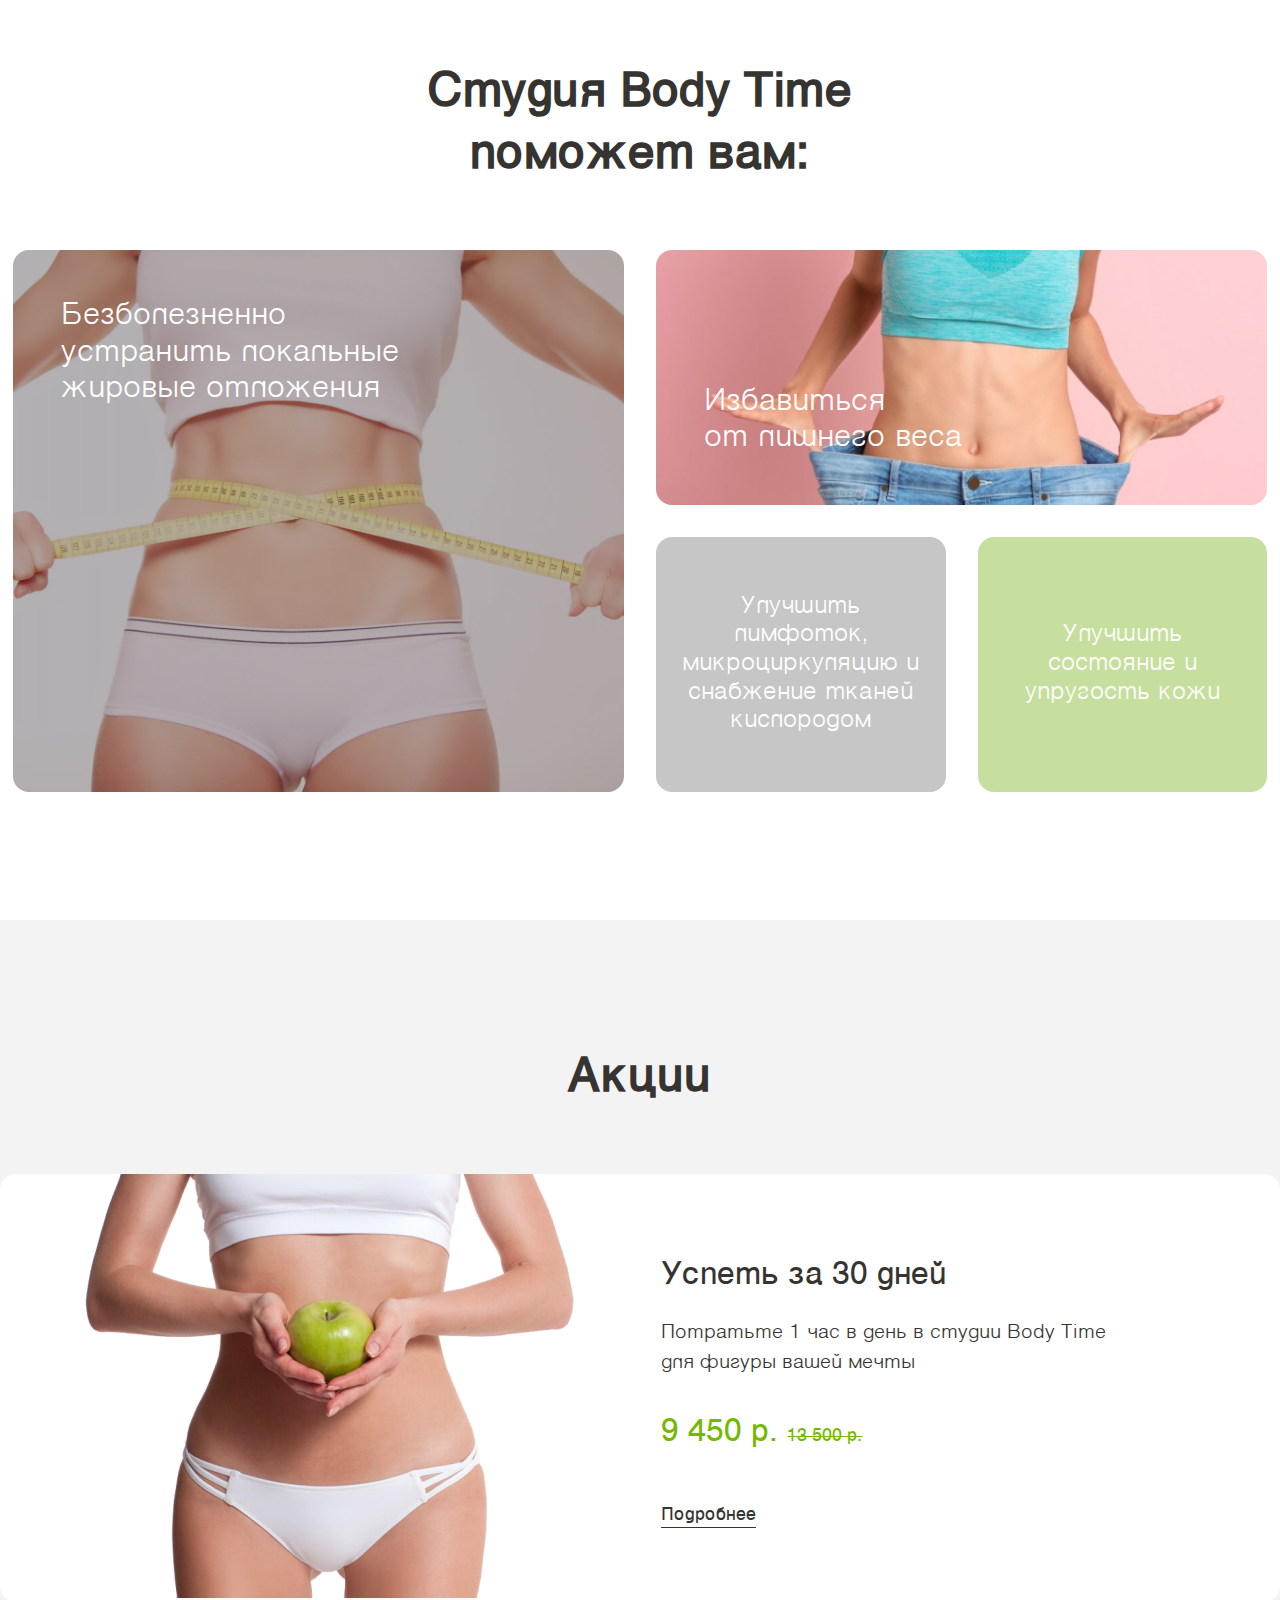
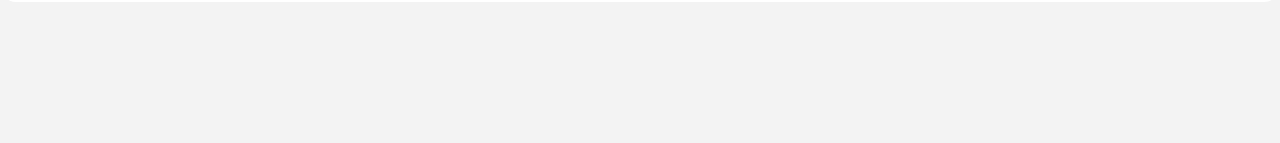
==== index.html @ 152b968b "change visual blocks size" ====
<!DOCTYPE html>
<html lang="ru">
  <head>
    <meta charset="UTF-8" />
    <meta name="viewport" content="width=device-width, initial-scale=1.0" />
    <link rel="stylesheet" href="assets/style/normalize.css" />
    <link rel="stylesheet" href="assets/style/index.css" />
    <title>Body Time</title>
  </head>
  <body>
    <main>
      <section class="section-studio">
        <div class="container">
            <h2 class="section__title">Студия Body Time поможет вам:</h2>
            <div class="section-studio__items">
              <div class="section-studio-item section-studio-item_1">
                <div class="section-studio__text">Безболезненно устранить локальные жировые отложения</div>
              </div>
              <div class="section-studio-item section-studio-item_2">
                <div class="section-studio__text">Избавиться<br>от лишнего веса</div>
              </div>
              <div class="section-studio-item section-studio-item_3">
                <div class="section-studio__text_small">Улучшить лимфоток, микроциркуляцию и снабжение тканей кислородом</div>
              </div>
              <div class="section-studio-item section-studio-item_4">
                <div class="section-studio__text_small">Улучшить состояние 
                и упругость кожи</div>
              </div>
            </div>
        </div>
      </section>
      <section class="section-promotions">
        <h2 class="section__title">Акции</h2>
        <div class="container">
          <div class="section-promotions__section-inner">
            <div class="section-promotions__image"><img src="assets/images/1.3.png" alt="woman's body"></div>
            <div class="section-promotions__content">
              <div class="section-promotions__title">Успеть за 30 дней</div>
              <p class="section-promotions__text">
              Потратьте 1 час в день в студии Body Time для фигуры вашей мечты
              </p>
              <div class="section-promotions__price">
                <div class="section-promotions__price--true">9 450 р.</div>
                <div class="section-promotions__price--false">13 500 р.</div>
              </div>
              <button class="section-promotions__btn">Подробнее</button>
          <div class="section-promotions__slider"></div>
          </div>
        </div>
      </section>
    </main>
  </body>
</html>
---- assets/style/index.css ----
@font-face {
  font-family: "VantaLight";
  src: url(../fonts/AnyConv.com__ofont.ru_VantaLight.woff),
    url(../fonts/AnyConv.com__ofont.ru_VantaLight.woff2);
  font-size: 400;
  font-style: normal;
}

@font-face {
  font-family: "Vanta";
  src: url(../fonts/AnyConv.com__ofont.ru_Vanta.woff),
    url(../fonts/AnyConv.com__ofont.ru_Vanta.woff2);
  font-size: 400;
  font-style: normal;
}

* {
  margin: 0;
  padding: 0;
  box-sizing: border-box;
}

body {
  margin: 0 auto;
  min-width: 320px;
  max-width: 100%;
  min-height: 100vh;
  font-size: 16px;
  font-family: "VantaLight", Arial, sans-serif;
}

.section-studio {
  display: flex;
  flex-direction: column;
  justify-content: center;
  align-items: center;
}

.container {
  margin: 0 auto 10%;
  max-width: 1360px;
  padding: 0 1% 0 1%;
  border-radius: 16px;
  background-color: #fff;
}

.section__title {
  max-width: 38%;
  margin: 5% auto 5%;
  text-align: center;
  font-family: "Vanta", Arial, sans-serif;
  font-size: 3rem;
  line-height: 1.3;
  color: #363431;
}

.section-studio__items {
  display: grid;
  grid-template-columns: repeat(auto-fit, minmax(250px, 1fr));
  grid-template-rows: 1fr 1fr;
  grid-template-areas:
    "img1 img1 img2 img2"
    "img1 img1 img3 img4";
  gap: 32px;
}

.section-studio-item {
  max-width: 1328px;
  display: flex;
  flex-direction: column;
}

.section-studio-item_1 {
  max-width: 100%;
  max-height: 100%;
  padding-bottom: 55%;
  background-image: url(../images/1.1.png);
  background-position: center;
  background-repeat: no-repeat;
  background-size: cover;
  grid-area: img1;
  font-family: "Vanta", Arial, sans-serif;
  font-size: 1.75rem;
  border-radius: 16px;
  justify-content: start;
}

.section-studio-item_2 {
  max-width: 100%;
  max-height: 100%;
  flex-direction: column-reverse;
  background-size: cover;
  background-image: url(../images/1.2.png);
  background-position: center;
  background-repeat: no-repeat;
  background-size: cover;
  grid-area: img2;
  border-radius: 16px;
}

.section-studio-item_3 {
  max-width: 100%;
  justify-content: center;
  background-color: #c6c6c6;
  grid-area: img3;
  border-radius: 16px;
  justify-content: center;
}

.section-studio-item_4 {
  max-width: 100%;
  justify-content: center;
  background-color: #c7df9e;
  grid-area: img4;
  border-radius: 16px;
}

.section-studio__text {
  max-width: 65%;
  padding: 48px 0px 48px 48px;
  font-family: "VantaLight", Arial, sans-serif;
  font-size: 1.75rem;
  font-weight: 400;
  line-height: 1.3;
  color: #fff;
}

.section-studio__text_small {
  padding-left: 7%;
  padding-right: 7%;
  text-align: center;
  font-family: "VantaLight", Arial, sans-serif;
  font-size: 1.375rem;
  font-weight: 400;
  line-height: 1.3;
  color: #fff;
}

.section-promotions {
  /* display: flex;
  flex-direction: column; */
  padding-top: 5%;
  padding-bottom: 1%;
  justify-content: center;
  align-items: center;
  max-width: 1920px;
  max-height: 1024px;
  background-color: #f3f3f3;
}

.section-promotions__image {
  max-width: 100%;
}

.section-promotions__section-inner {
  max-width: 1100px;
  /* margin: 0 auto; */
  display: flex;
  align-items: center;
  justify-content: space-between;
}

.section-promotions__title {
  margin: 2% 0 2% 0;
  font-family: "Vanta", Arial, sans-serif;
  font-size: 2rem;
  color: #363431;
  font-weight: 400;
}

.section-promotions__text {
  max-width: 512px;
  margin: 5% 0 5% 0;
  font-family: "VantaLight", Arial, sans-serif;
  font-size: 1.125rem;
  color: #363431;
  font-weight: 400;
  line-height: 1.7;
}

.section-promotions__price {
  display: -webkit-inline-box;
  margin: 3% 0 12% 0;
  gap: 5%;
  font-family: "Vanta", Arial, sans-serif;
  font-size: 2rem;
  font-weight: 400;
  color: #74b900;
}

.section-promotions__price--false {
  display: inline-flex;
  flex-direction: column-reverse;
  font-size: 1.125rem;
  text-decoration: line-through;
}

.section-promotions__btn {
  display: block;
  border: none;
  font: inherit;
  color: inherit;
  background-color: transparent;
  cursor: pointer;
  font-family: "Vanta", Arial, sans-serif;
  font-size: 1.125rem;
  color: #363431;
  font-weight: 400;
  position: relative;
}

.section-promotions__btn:after {
  content: "";
  display: block;
  position: absolute;
  width: 100%;
  height: 1px;
  background-color: #363431;
  left: 0;
  top: 100%;
}
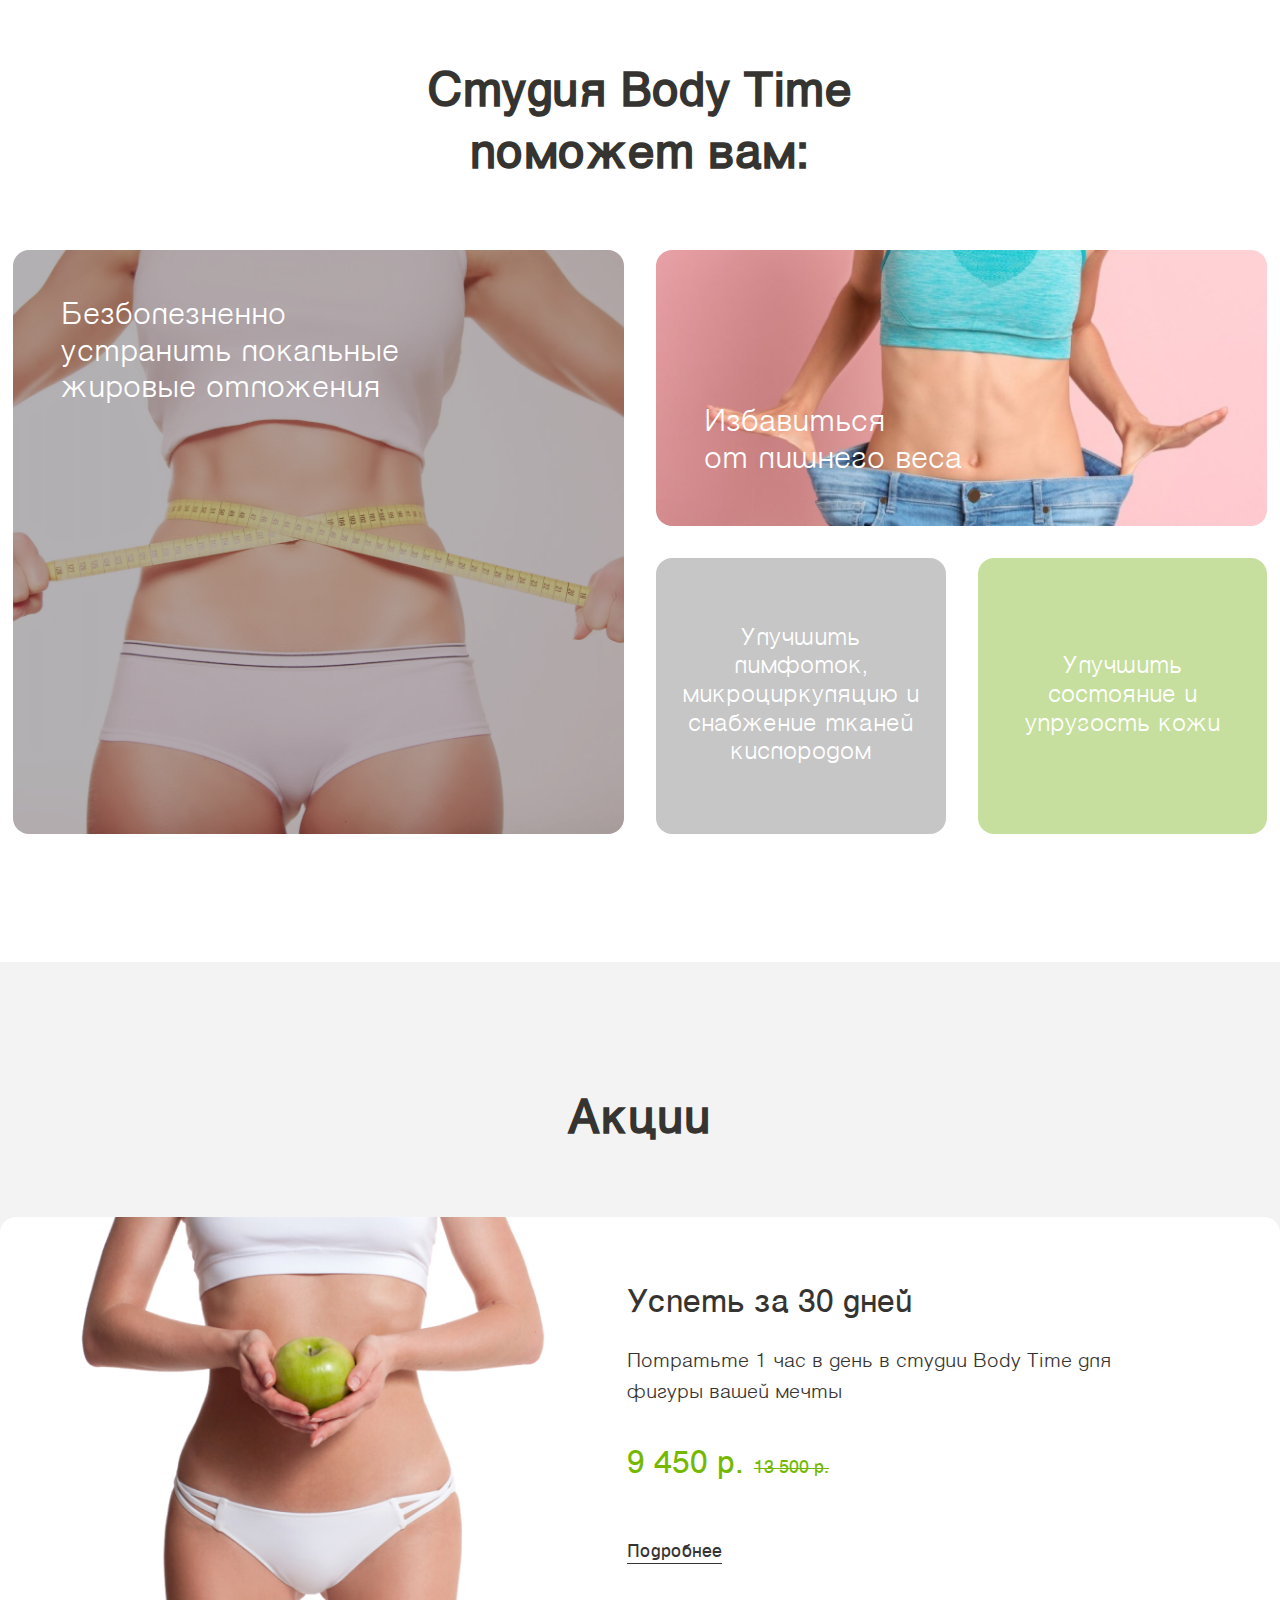
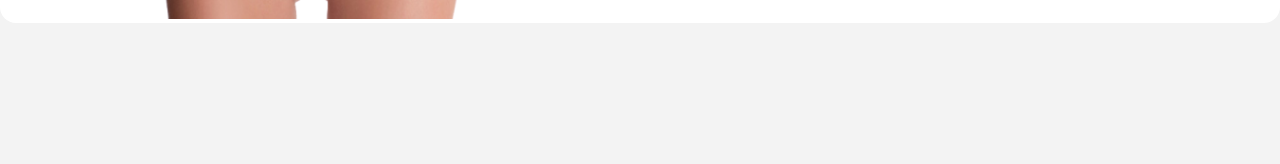
==== commit 09cc0f06: "correct adaptive for min320px max992px and checked on validator" ====
--- a/index.html
+++ b/index.html
@@ -11,40 +11,50 @@
     <main>
       <section class="section-studio">
         <div class="container">
-            <h2 class="section__title">Студия Body Time поможет вам:</h2>
-            <div class="section-studio__items">
-              <div class="section-studio-item section-studio-item_1">
-                <div class="section-studio__text">Безболезненно устранить локальные жировые отложения</div>
-              </div>
-              <div class="section-studio-item section-studio-item_2">
-                <div class="section-studio__text">Избавиться<br>от лишнего веса</div>
-              </div>
-              <div class="section-studio-item section-studio-item_3">
-                <div class="section-studio__text_small">Улучшить лимфоток, микроциркуляцию и снабжение тканей кислородом</div>
-              </div>
-              <div class="section-studio-item section-studio-item_4">
-                <div class="section-studio__text_small">Улучшить состояние 
-                и упругость кожи</div>
+          <h2 class="section__title">Студия Body Time поможет вам:</h2>
+          <div class="section-studio__items">
+            <div class="section-studio-item section-studio-item_1">
+              <div class="section-studio__text">
+                Безболезненно устранить локальные жировые отложения
               </div>
             </div>
+            <div class="section-studio-item section-studio-item_2">
+              <div class="section-studio__text">
+                Избавиться<br />от лишнего веса
+              </div>
+            </div>
+            <div class="section-studio-item section-studio-item_3">
+              <div class="section-studio__text_small">
+                Улучшить лимфоток, микроциркуляцию и снабжение тканей кислородом
+              </div>
+            </div>
+            <div class="section-studio-item section-studio-item_4">
+              <div class="section-studio__text_small">
+                Улучшить состояние и упругость кожи
+              </div>
+            </div>
+          </div>
         </div>
       </section>
       <section class="section-promotions">
         <h2 class="section__title">Акции</h2>
         <div class="container">
           <div class="section-promotions__section-inner">
-            <div class="section-promotions__image"><img src="assets/images/1.3.png" alt="woman's body"></div>
+            <div class="section-promotions__image">
+              <img src="assets/images/1.3.png" alt="woman's body" />
+            </div>
             <div class="section-promotions__content">
               <div class="section-promotions__title">Успеть за 30 дней</div>
               <p class="section-promotions__text">
-              Потратьте 1 час в день в студии Body Time для фигуры вашей мечты
+                Потратьте 1 час в день в студии Body Time для фигуры вашей мечты
               </p>
               <div class="section-promotions__price">
                 <div class="section-promotions__price--true">9 450 р.</div>
                 <div class="section-promotions__price--false">13 500 р.</div>
               </div>
               <button class="section-promotions__btn">Подробнее</button>
-          <div class="section-promotions__slider"></div>
+              <div class="section-promotions__slider"></div>
+            </div>
           </div>
         </div>
       </section>
--- a/assets/style/index.css
+++ b/assets/style/index.css
@@ -2,7 +2,7 @@
   font-family: "VantaLight";
   src: url(../fonts/AnyConv.com__ofont.ru_VantaLight.woff),
     url(../fonts/AnyConv.com__ofont.ru_VantaLight.woff2);
-  font-size: 400;
+  font-weight: 400;
   font-style: normal;
 }
 
@@ -10,7 +10,7 @@
   font-family: "Vanta";
   src: url(../fonts/AnyConv.com__ofont.ru_Vanta.woff),
     url(../fonts/AnyConv.com__ofont.ru_Vanta.woff2);
-  font-size: 400;
+  font-weight: 400;
   font-style: normal;
 }
 
@@ -20,12 +20,15 @@
   box-sizing: border-box;
 }
 
+html {
+  font-size: 16px;
+}
+
 body {
   margin: 0 auto;
   min-width: 320px;
   max-width: 100%;
   min-height: 100vh;
-  font-size: 16px;
   font-family: "VantaLight", Arial, sans-serif;
 }
 
@@ -56,7 +59,8 @@
 
 .section-studio__items {
   display: grid;
-  grid-template-columns: repeat(auto-fit, minmax(250px, 1fr));
+  /* grid-template-columns: repeat(auto-fit, minmax(250px, 1fr)); */
+  grid-template-columns: repeat(4, 1fr);
   grid-template-rows: 1fr 1fr;
   grid-template-areas:
     "img1 img1 img2 img2"
@@ -73,7 +77,7 @@
 .section-studio-item_1 {
   max-width: 100%;
   max-height: 100%;
-  padding-bottom: 55%;
+  padding-bottom: 62%;
   background-image: url(../images/1.1.png);
   background-position: center;
   background-repeat: no-repeat;
@@ -116,7 +120,7 @@
 }
 
 .section-studio__text {
-  max-width: 65%;
+  max-width: 70%;
   padding: 48px 0px 48px 48px;
   font-family: "VantaLight", Arial, sans-serif;
   font-size: 1.75rem;
@@ -158,6 +162,11 @@
   display: flex;
   align-items: center;
   justify-content: space-between;
+}
+
+.section-promotions__image img {
+  width: 100%;
+  height: 100%;
 }
 
 .section-promotions__title {
@@ -219,3 +228,119 @@
   left: 0;
   top: 100%;
 }
+
+@media screen and (min-width: 320px) and (max-width: 992px) {
+  .section-studio__items {
+    max-width: 100%;
+    max-height: 90vh;
+    margin: 0 auto;
+    display: grid;
+    grid-template-columns: 1fr;
+    grid-template-rows: 1fr 1fr 1fr 1fr;
+    grid-template-areas:
+      "img1"
+      "img2"
+      "img3"
+      "img4";
+    font-size: 1.1rem;
+  }
+  .section-studio-item_2 {
+    background-image: url(../images/1.4.png);
+  }
+  .section-studio-item_1 {
+    padding-bottom: 30%;
+  }
+  .section-studio-item {
+    max-height: 100vh;
+    position: relative;
+  }
+  .section__title {
+    font-size: 1.65rem;
+  }
+  .section-studio__text {
+    font-size: 1rem;
+  }
+  .section-studio__text_small {
+    font-size: 1rem;
+  }
+  .section-promotions__title {
+    font-size: 1.25rem;
+  }
+  .section-promotions__text {
+    font-size: 1.14rem;
+  }
+  .section-promotions__price {
+    font-size: 1.25rem;
+  }
+  .section-promotions__section-inner {
+    display: flex;
+    flex-direction: column;
+    justify-content: center;
+    align-items: center;
+    padding: 0% 5% 5% 5%;
+  }
+}
+
+@media (max-width: 1200px) {
+  .container {
+    max-width: 1100px;
+    margin: 5% 5%;
+    padding: 0 1% 0 1%;
+  }
+  .section__title {
+    max-width: 60%;
+  }
+}
+
+@media (max-width: 992px) {
+  .container {
+    max-width: 890px;
+    margin: 5% 5%;
+    padding: 0 1% 0 1%;
+    display: flex;
+    flex-direction: column;
+    justify-content: center;
+  }
+}
+
+@media (max-width: 768px) {
+  .container {
+    max-width: 680px;
+    margin: 5% 5%;
+    padding: 0 1% 0 1%;
+    display: flex;
+    flex-direction: column;
+    justify-content: center;
+  }
+}
+
+@media screen and (min-width: 320px) and (max-width: 420px) {
+  .section__title {
+    max-width: 80%;
+    font-size: 1.45rem;
+  }
+  /* .section-studio-item_2,
+  .section-studio-item_3,
+  .section-studio-item_4 {
+    max-height: 60%;
+  } */
+  .section-studio-item {
+    gap: 0;
+  }
+  .container {
+    max-width: 300px;
+    margin: 0 auto 5%;
+    padding: 0 1% 0 1%;
+    display: flex;
+    flex-direction: column;
+    justify-content: center;
+  }
+}
+
+@media screen and (min-width: 1201px) {
+  .container {
+    max-width: 1360px;
+    margin: 0 auto 10%;
+    padding: 0 1% 0 1%;
+  }
+}
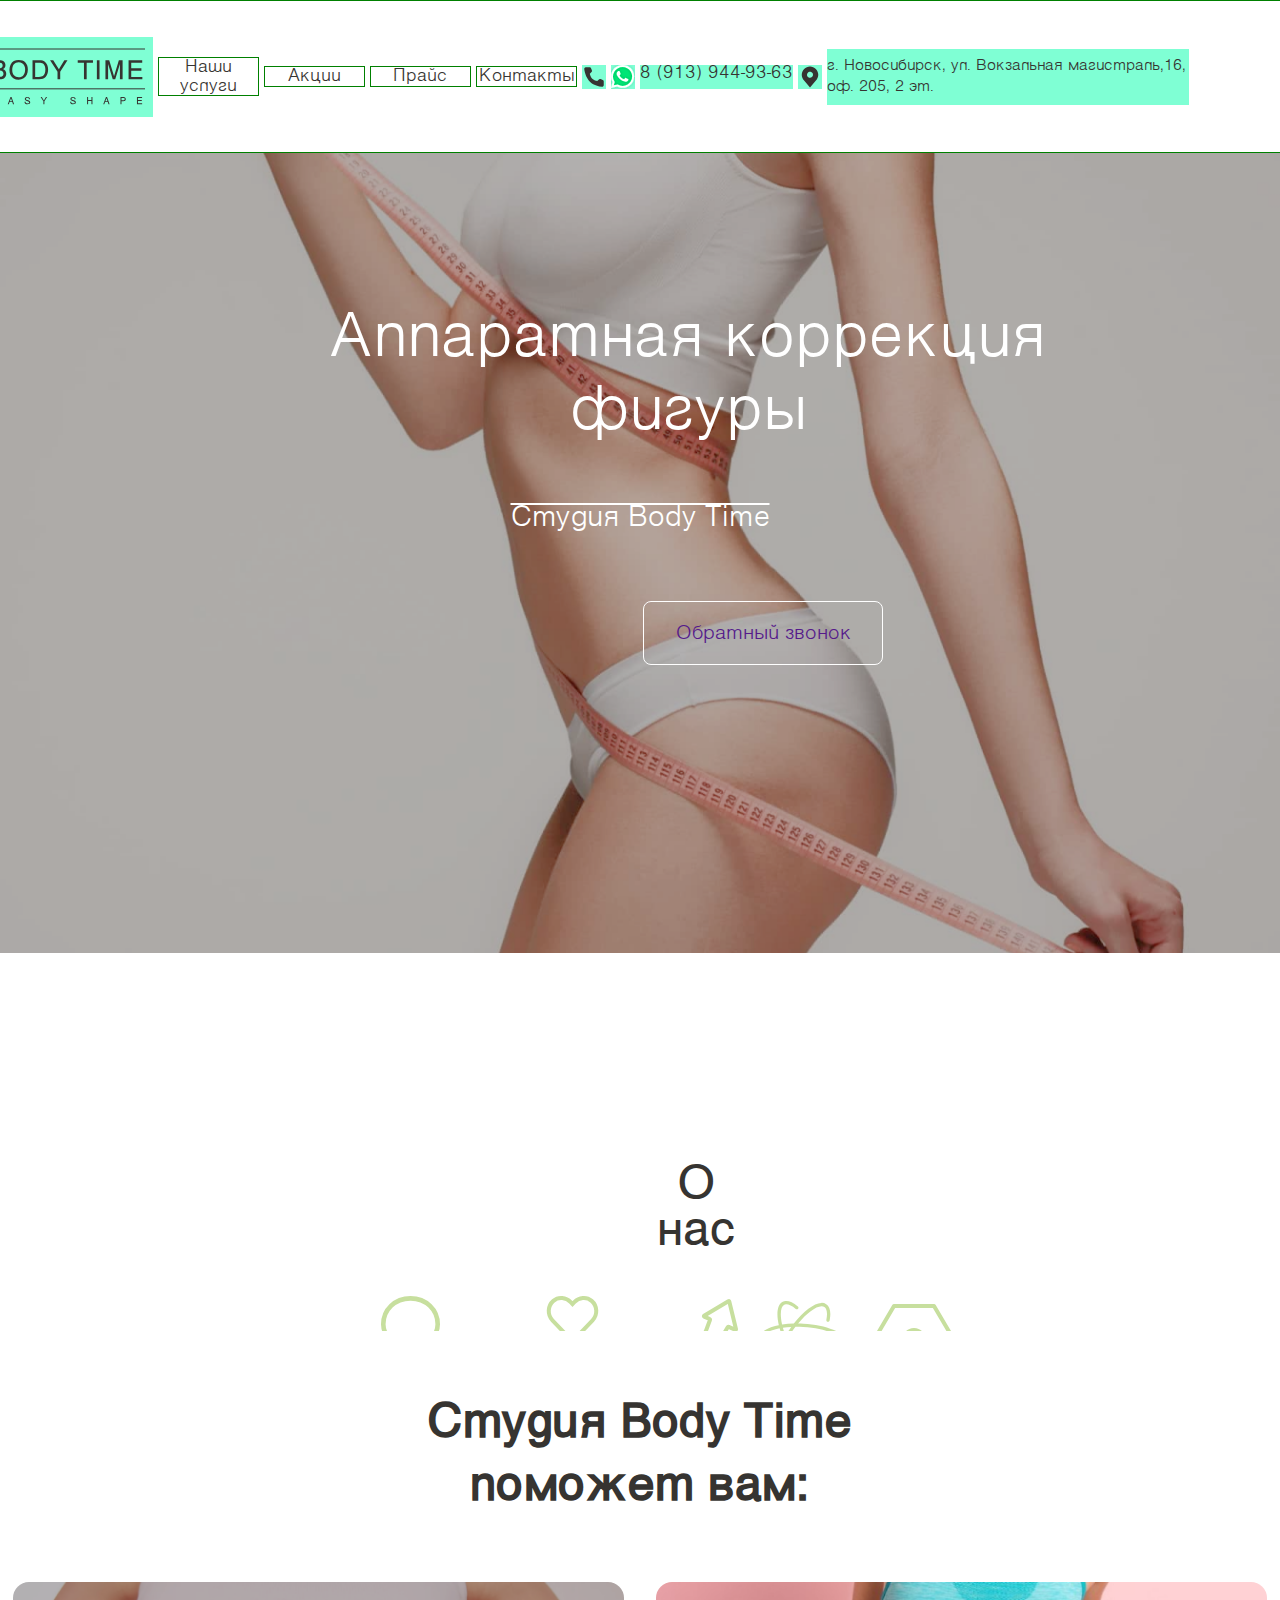
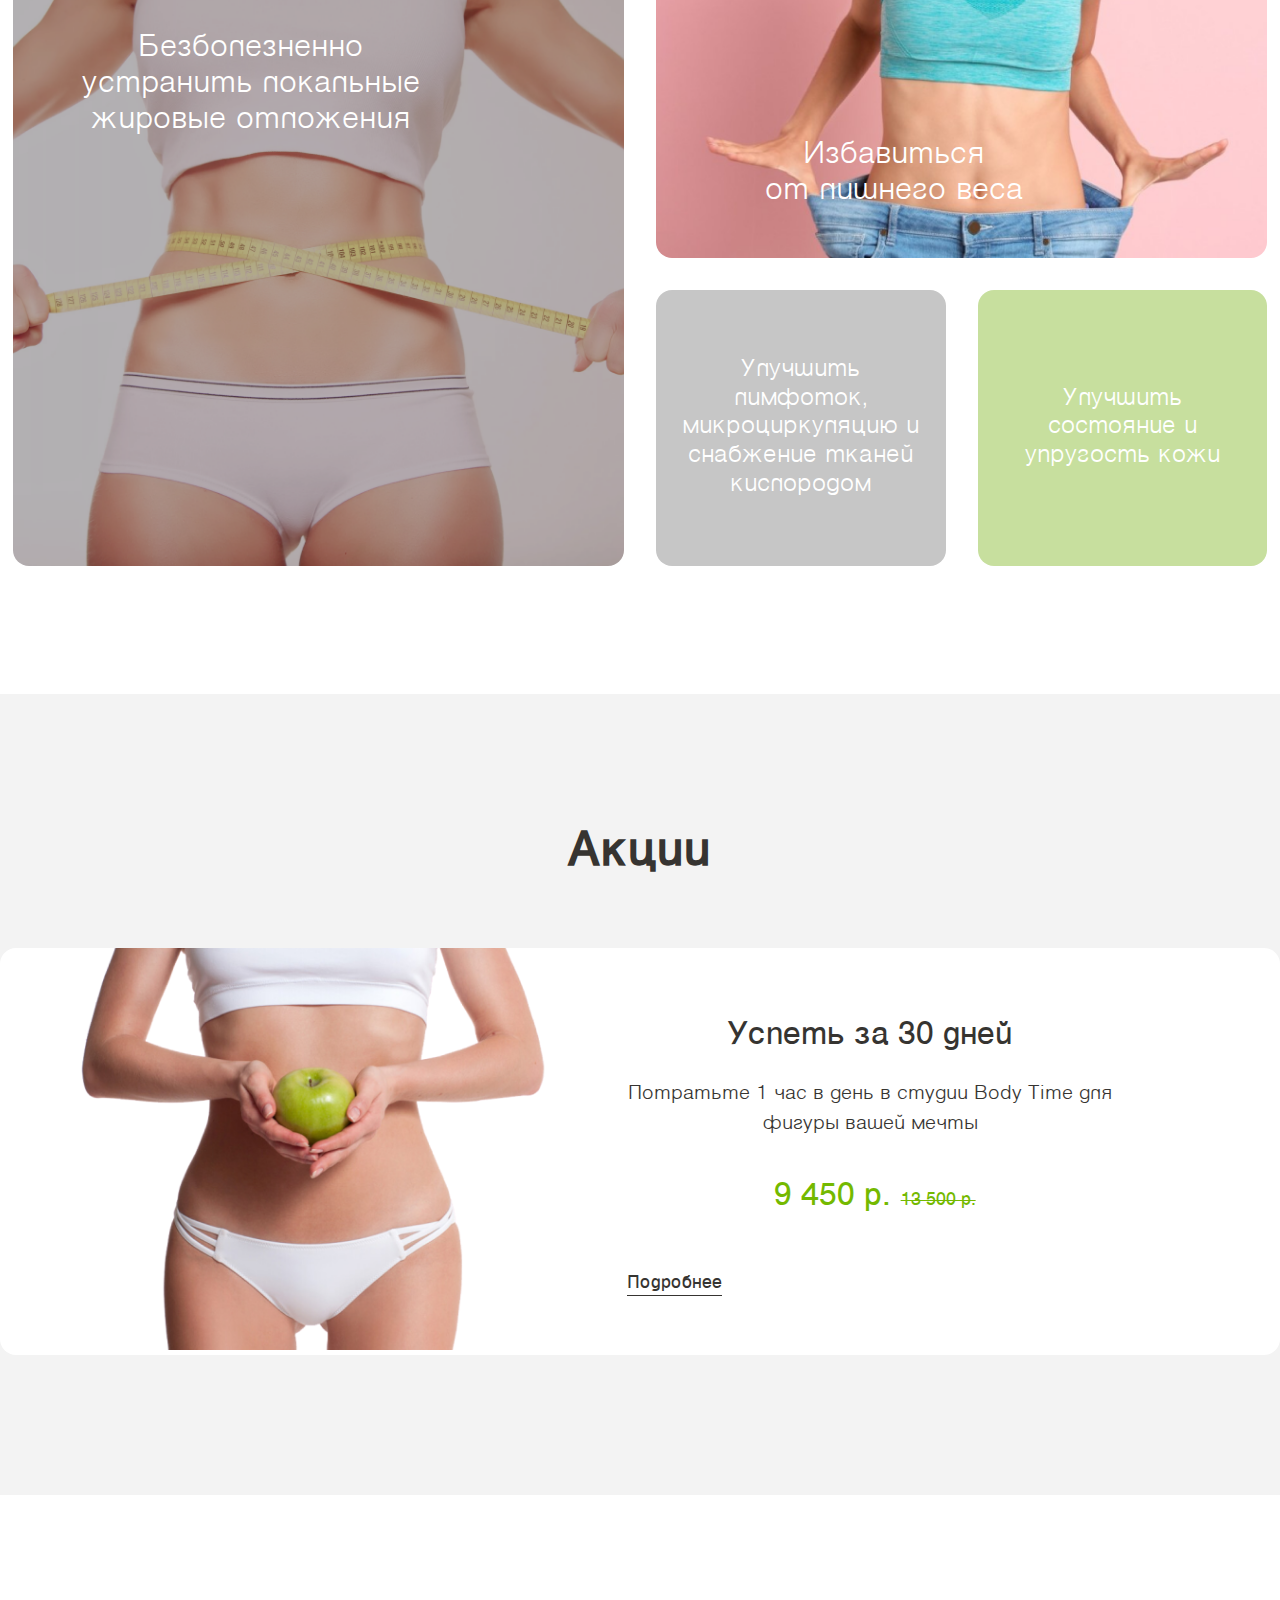
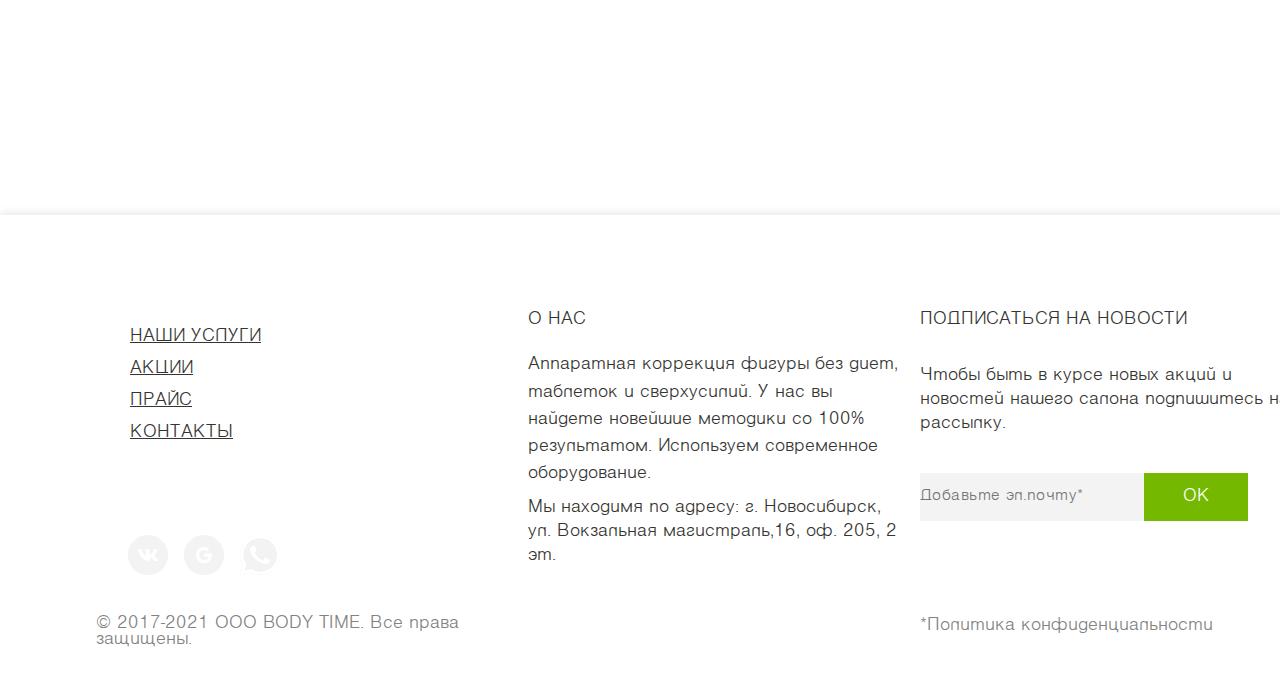
==== commit fbfdea42: "soup" ====
--- a/index.html
+++ b/index.html
@@ -8,7 +8,82 @@
     <title>Body Time</title>
   </head>
   <body>
-    <main>
+    <header class="header">
+      <nav class="nav">
+        <img
+          class="logo"
+          style="background-color: aquamarine"
+          class="logo"
+          src="assets/images/logo.svg"
+          alt="logo"
+        />
+        <a class="a" href="">Наши услуги</a>
+        <a class="a" href="">Акции</a>
+        <a class="a" href="">Прайс</a>
+        <a class="a" href="">Контакты</a>
+        <img
+          style="background-color: aquamarine"
+          class="phone"
+          src="assets/images/phone.svg"
+          alt="phone"
+        />
+        <img
+          style="background-color: aquamarine"
+          class="whatsapp"
+          src="assets/images/whatsapp.svg"
+          alt="whatsapp"
+        />
+        <p class="tele" style="background-color: aquamarine">
+          8 (913) 944-93-63
+        </p>
+        <img
+          style="background-color: aquamarine"
+          class="location"
+          src="assets/images/location.svg"
+          alt="location"
+        />
+        <address class="address" style="background-color: aquamarine">
+          г. Новосибирск, ул. Вокзальная магистраль,16, оф. 205, 2 эт.
+        </address>
+      </nav>
+    </header>
+    <main class="main">
+      <div
+        class="img"
+        style="background-image: url(assets/images/rectangle.png)"
+      ></div>
+      <div class="main1"><p>Аппаратная коррекция фигуры</p></div>
+      <div class="line"><img src="assets/images/line 1.png" alt="" /></div>
+      <div class="main2"><p>Студия Body Time</p></div>
+      <button class="button">
+        <a class="button2" href=""><p>Обратный звонок</p></a>
+      </button>
+
+      <section class="section-about-us">
+        <h1 class="about-us">О нас</h1>
+        <div class="section-img1">
+          <img src="assets/images/octicon_light-bulb-16.svg" alt="" />
+        </div>
+        <div class="section-img2">
+          <img src="assets/images/fa-solid_hand-holding-heart.svg" alt="" />
+        </div>
+        <div class="section-img3">
+          <img src="assets/images/arrow.svg" alt="" />
+        </div>
+        <div class="section-img4">
+          <img src="assets/images/cib_atom.svg" alt="" />
+        </div>
+        <div class="section-img5">
+          <img src="assets/images/icon-park-outline_setting-one.svg" alt="" />
+        </div>
+        <div class="section1"><p>Квалифицированный персонал</p></div>
+        <div class="section2">
+          <p>Индивидуальный подход к каждому клиенту</p>
+        </div>
+        <div class="section3"><p>100% гарантия результата</p></div>
+        <div class="section4"><p>Новейшие методики похудения</p></div>
+        <div class="section5"><p>Современное оборудование</p></div>
+      </section>
       <section class="section-studio">
         <div class="container">
           <h2 class="section__title">Студия Body Time поможет вам:</h2>
@@ -59,5 +134,78 @@
         </div>
       </section>
     </main>
+    <footer class="footer">
+      <div class="footer-container">
+        <nav class="footer__menu">
+          <ul class="footer__menu-list">
+            <li class="footer__menu-list">
+              Наши услуги
+              <a class="footer__menu-link" href="#"></a>
+            </li>
+            <li class="footer__menu-list-item">
+              Акции
+              <a class="footer__menu-link" href="#"></a>
+            </li>
+            <li class="footer__menu-list-item">
+              Прайс
+              <a class="footer__menu-link" href="#"></a>
+            </li>
+            <li class="footer__menu-list-item">
+              Контакты
+              <a class="footer__menu-link" href="#"></a>
+            </li>
+          </ul>
+        </nav>
+        <div class="footer__social">
+          <div>
+            <img class="footer_social-link" src="assets/images/vk.png" />
+          </div>
+          <div>
+            <img class="footer_social-link" src="assets/images/google.png" />
+          </div>
+          <div>
+            <img class="footer_social-link" src="assets/images/whatsapp.png" />
+          </div>
+        </div>
+        <p class="footer__copy">
+          © 2017-2021 ООО BODY TIME. Все права защищены.
+        </p>
+        <div class="footer__about">
+          <div class="footer__title">О НАС</div>
+          <p class="footer__text">
+            Аппаратная коррекция фигуры без диет, таблеток и сверхусилий. У нас
+            вы найдете новейшие методики со 100% результатом. Используем
+            современное оборудование.
+          </p>
+          <p class="footer__text2">
+            Мы находимя по адресу: г. Новосибирск, ул. Вокзальная магистраль,16,
+            оф. 205, 2 эт.
+          </p>
+        </div>
+        <div class="footer__subscribe">
+          <div class="footer_title2">ПОДПИСАТЬСЯ НА НОВОСТИ</div>
+          <p class="footer__text3">
+            Чтобы быть в курсе новых акций и новостей нашего салона подпишитесь
+            на рассылку.
+          </p>
+
+          <div class="footer__btn">
+            <div class="form">
+              <label for="email"></label>
+              <input
+                type="email"
+                class="placeholder"
+                placeholder="Добавьте эл.почту*"
+                id="email"
+              />
+              <button type="submit" class="footer__btn-subscribe">OK</button>
+            </div>
+          </div>
+          <p class="footer__copy2">
+            <a class="footer__copy2" href="">*Политика конфиденциальности</a>
+          </p>
+        </div>
+      </div>
+    </footer>
   </body>
 </html>
--- a/assets/style/index.css
+++ b/assets/style/index.css
@@ -30,6 +30,266 @@
   max-width: 100%;
   min-height: 100vh;
   font-family: "VantaLight", Arial, sans-serif;
+}
+
+.header {
+  display: flex;
+  width: 92vw;
+  height: 17vh;
+  flex-wrap: nowrap;
+  justify-content: center;
+  /*flex-shrink: 0;
+    padding-left: 20em;*/
+}
+
+.nav {
+  display: flex;
+  /*display: grid;
+    grid-template-rows: 1fr;
+    grid-template-columns: 15% 2fr 26px 26px 130px 26px 216px;*/
+  justify-items: stretch;
+  align-items: center;
+  border: 1px solid green;
+  grid-gap: 5px;
+  padding: 10px;
+  height: auto;
+  background: #fff;
+  box-shadow: 0px 1px 8px 0px rgba(0, 0, 0, 0.1);
+  padding-left: 160px;
+  padding-right: 160px;
+}
+
+.a {
+  /*display: grid;
+    display: flex;
+    display: block;
+    grid-column: 2/3;*/
+  display: inline;
+  width: 10vw;
+  text-align: center;
+  text-decoration: none;
+  border: 1px solid green;
+  color: #363431;
+}
+
+.logo {
+  width: 164px;
+  height: 80px;
+  flex-shrink: 0;
+}
+.address {
+  display: flex;
+  font-size: 14px;
+  font-style: normal;
+  font-weight: 400;
+  line-height: 150%;
+  color: #363431;
+  width: 362px;
+  height: 56px;
+  flex-direction: column;
+  justify-content: center;
+  flex-shrink: 0;
+}
+.tele {
+  color: #363431;
+  font-size: 16px;
+  font-style: normal;
+  font-weight: 400;
+  line-height: normal;
+  height: 24px;
+  flex-direction: column;
+  justify-content: center;
+  flex-shrink: 0;
+}
+.main {
+  position: relative;
+  text-align: center;
+}
+.img {
+  display: flex;
+  background-image: url(our-first-project\assets\images\rectangle.png);
+  background-position: center;
+  background-size: cover;
+  height: 50em;
+  width: 100%;
+  flex-shrink: 0;
+}
+
+.main1 {
+  display: flex;
+  width: 784px;
+  height: 128px;
+  flex-direction: column;
+  justify-content: center;
+  flex-shrink: 0;
+  text-align: center;
+  font-family: "VantaLight";
+  font-size: 56px;
+  color: #fff;
+  font-style: normal;
+  font-weight: 10;
+  line-height: 130%; /* 72.8px */
+  position: absolute;
+  top: 14rem;
+  left: 43rem;
+  transform: translate(-50%, -50%);
+}
+.main2 {
+  width: 401px;
+  height: 32px;
+  flex-direction: column;
+  justify-content: center;
+  flex-shrink: 0;
+  color: #fff;
+  text-align: center;
+  font-family: "VantaLight";
+  font-size: 1.6rem;
+  font-style: normal;
+  font-weight: 100;
+  line-height: normal;
+  position: absolute;
+  text-decoration: overline;
+  top: 23rem;
+  left: 50%;
+  transform: translate(-50%, -50%);
+}
+.button {
+  display: flex;
+  width: 240px;
+  height: 64px;
+  justify-content: center;
+  align-items: center;
+  /* flex-shrink: 0;
+    
+    text-align: center;*/
+  font-size: 18px;
+  font-style: normal;
+  font-weight: 400;
+  line-height: normal;
+  position: absolute;
+  top: 30rem;
+  left: 47.7rem;
+  transform: translate(-50%, -50%);
+  border-radius: 8px;
+  border: 1px solid #fff;
+  background: rgba(0, 0, 0, 0);
+  color: #fff;
+}
+.button2 {
+  text-decoration: none;
+}
+
+.section-about-us {
+  display: grid;
+  grid-template-columns: repeat(5, fr);
+  grid-template-rows: repeat(2, fr);
+  align-items: center;
+  justify-items: center;
+  width: 800px;
+  height: 200px;
+  padding-left: 20em;
+  margin-top: 10em;
+}
+.about-us {
+  /* display: flex;
+    flex-direction: column;
+    width: 524px;
+    height: 56px;*/
+  display: grid;
+  grid-column: 3/4;
+  justify-content: center;
+  flex-shrink: 0;
+  color: #363431;
+  text-align: center;
+  font-family: "Vanta";
+  font-size: 48px;
+  font-style: normal;
+  font-weight: 400;
+  line-height: normal;
+  /*box-sizing: border-box;
+	min-height: 100%;
+	padding-bottom: 90px;*/
+}
+.section1 .section2 .section3 .section4 .section5 {
+  display: grid;
+  grid-row: 2/3;
+  width: 240px;
+  height: 88px;
+  flex-shrink: 0;
+  color: #363431;
+  text-align: center;
+  font-family: "VantaLight";
+  font-size: 20px;
+  font-style: normal;
+  font-weight: 400;
+  line-height: 150%; /* 30px */
+  padding: 32px;
+}
+.section1 {
+  display: grid;
+  grid-column: 1/2;
+  text-align: center;
+}
+.section2 {
+  display: grid;
+  grid-column: 2/3;
+  text-align: center;
+}
+.section3 {
+  display: grid;
+  grid-column: 3/4;
+  text-align: center;
+}
+.section4 {
+  display: grid;
+  grid-column: 4/5;
+  text-align: center;
+}
+.section5 {
+  display: grid;
+  grid-column: 5/6;
+  text-align: center;
+}
+.section-img1 .section-img2 .section-img3 .section-img4 .section-img5 {
+  display: grid;
+  grid-row: 1/2;
+  gap: 132;
+  padding: 168px;
+}
+.section-img1 {
+  display: grid;
+  grid-column: 1/2;
+  width: 104px;
+  height: 104px;
+  flex-shrink: 0;
+}
+.section-img2 {
+  display: grid;
+  grid-column: 2/3;
+  width: 117px;
+  height: 104px;
+  flex-shrink: 0;
+}
+.section-img3 {
+  display: grid;
+  grid-column: 3/4;
+  width: 104px;
+  height: 104px;
+  flex-shrink: 0;
+}
+.section-img4 {
+  display: grid;
+  grid-column: 4/5;
+  width: 104px;
+  height: 104px;
+  flex-shrink: 0;
+}
+.section-img5 {
+  display: grid;
+  grid-column: 5/6;
+  width: 104px;
+  height: 104px;
+  flex-shrink: 0;
 }
 
 .section-studio {
@@ -227,6 +487,283 @@
   background-color: #363431;
   left: 0;
   top: 100%;
+}
+
+.footer {
+  display: grid;
+  width: 100%;
+  height: 50em;
+}
+.footer-container {
+  display: grid;
+  grid-template-columns: repeat(3, 1fr) max-content;
+  grid-template-rows: 1fr max-content;
+  width: 100%;
+  background: #fff;
+  box-shadow: 0px -2px 8px 0px rgba(0, 0, 0, 0.1);
+  height: 30em;
+  margin-top: 20em;
+  gap: 1em;
+}
+.footer__menu,
+.footer_social-link,
+.footer__copy {
+  display: grid;
+  grid-column: 1/2;
+}
+.footer__about {
+  display: grid;
+  grid-column: 2/3;
+}
+.footer__subscribe {
+  display: grid;
+  grid-column: 3/4;
+}
+.footer_social-link {
+  width: 40px;
+  height: 40px;
+  grid-row: 1/2;
+}
+.footer__menu {
+  display: grid;
+  grid-row: 1/2;
+  /*align-content: stretch;*/
+  margin: 97px 130px;
+  /*width: 240px;*/
+  height: 8rem;
+  flex-direction: column;
+  /*justify-content: center;*/
+  flex-shrink: 0;
+  color: #363431;
+  font-family: VantaLight;
+  font-size: 16px;
+  font-style: normal;
+  font-weight: 400;
+  line-height: normal;
+  text-decoration-line: underline;
+  text-transform: uppercase;
+}
+.footer__menu-list {
+  display: grid;
+  list-style-type: none;
+  align-items: end;
+}
+.footer__social {
+  /*display: grid;*/
+  display: flex;
+  grid-column: 1;
+  grid-row: 1;
+  width: 40px;
+  height: 40px;
+  padding-left: 8rem;
+  gap: 1em;
+  /*background-color: #989896;*/
+  margin-top: 20rem;
+}
+.footer__copy {
+  display: grid;
+  grid-column: 1;
+  grid-row: 1;
+  width: 512px;
+  height: 24px;
+  flex-direction: column;
+  justify-content: center;
+  color: #828282;
+  font-family: "VantaLight";
+  font-size: 16px;
+  font-style: normal;
+  font-weight: 400;
+  line-height: normal;
+  margin-top: 25em;
+  padding-left: 6rem;
+}
+
+/*.footer__copy {
+  display: grid;
+  grid-row: 4/5;
+  padding: left 20em;
+  width: 512px;
+  height: 24px;
+  flex-direction: column;
+  justify-content: center;
+  color: #828282;
+  font-family: "VantaLight";
+  font-size: 16px;
+  font-style: normal;
+  font-weight: 400;
+  line-height: normal;
+}*/
+.footer__title {
+  display: grid;
+  grid-row: 1/2;
+  width: 240px;
+  height: 24px;
+  justify-content: start;
+  flex-direction: column;
+  color: #363431;
+  font-family: "VantaLight";
+  font-size: 16px;
+  font-style: normal;
+  font-weight: 400;
+  line-height: normal;
+  text-transform: uppercase;
+  margin-top: 6em;
+}
+.footer__text {
+  display: grid;
+  grid-row: 2/3;
+  width: 376px;
+  height: 136px;
+  flex-shrink: 0;
+  color: #363431;
+  font-family: "VantaLight";
+  font-size: 16px;
+  font-style: normal;
+  font-weight: 400;
+  line-height: 170%; /* 27.2px */
+  margin-top: -5rem;
+}
+.footer__text2 {
+  display: grid;
+  width: 376px;
+  height: 67px;
+  flex-direction: column;
+  justify-content: center;
+  flex-shrink: 0;
+  color: #363431;
+  font-family: VantaLight;
+  font-size: 16px;
+  font-style: normal;
+  font-weight: 400;
+  line-height: 150%; /* 24px */
+  margin-top: -5.5em;
+}
+.footer__text3 {
+  display: grid;
+  width: 376px;
+  height: 67px;
+  flex-direction: column;
+  justify-content: center;
+  flex-shrink: 0;
+  color: #363431;
+  font-family: "VantaLight";
+  font-size: 16px;
+  font-style: normal;
+  font-weight: 400;
+  line-height: 150%; /* 24px */
+  margin-top: -2rem;
+}
+/*.footer__text3 {
+    display: grid;
+    grid-row: 2/3;
+    width: 376px;
+    height: 80px;
+    flex-shrink: 0;
+    color: #363431;
+    font-family: VantaLight;
+    font-size: 16px;
+    font-style: normal;
+    font-weight: 400;
+    line-height: 170%; 
+    margin-top: 1em;
+}*/
+.footer_title2 {
+  display: grid;
+  grid-row: 1/2;
+  width: 376px;
+  height: 24px;
+  flex-direction: column;
+  justify-content: start;
+  flex-shrink: 0;
+  color: #363431;
+  font-family: "VantaLight";
+  font-size: 16px;
+  font-style: normal;
+  font-weight: 400;
+  line-height: normal;
+  text-transform: uppercase;
+  line-height: normal;
+  margin-top: 6em;
+}
+
+.form {
+  display: flex;
+  margin-top: 2em;
+}
+.footer__btn {
+  display: flex;
+  grid-row: 3/4;
+  /*width: 410px;
+    height: 48px;
+    flex-shrink: 0;*/
+  border: none;
+  width: 376px;
+  height: 80px;
+  /*flex-shrink: 0;*/
+  color: #363431;
+  font-family: "VantaLight";
+  font-size: 16px;
+  font-style: normal;
+  font-weight: 400;
+  line-height: 170%; /* 27.2px */
+  margin-top: -3rem;
+}
+.placeholder {
+  display: flex;
+  /*grid-row: 3/4;*/
+  width: 14rem;
+  height: -2rem;
+  /*flex-direction: column;
+    justify-content: center;
+    flex-shrink: 0;*/
+  color: #aeacaa;
+  font-family: VantaLight;
+  font-size: 14px;
+  font-style: normal;
+  font-weight: 400;
+  line-height: 170%; /* 23.8px */
+  letter-spacing: 0.42px;
+  border: none;
+  background: #f3f3f3;
+}
+.footer__btn-subscribe {
+  display: flex;
+  /* grid-row: 3/4;
+    width: 20em;
+    height: 4em;
+    flex-shrink: 0;
+    flex-direction: column;
+    flex-shrink: 0;*/
+  background: #74b900;
+  width: 104px;
+  height: 48px;
+  justify-content: center;
+  align-items: center;
+  color: #fff;
+  text-align: center;
+  font-family: VantaLight;
+  font-size: 16px;
+  font-style: normal;
+  font-weight: 400;
+  line-height: 170%; /* 27.2px */
+  border: none;
+}
+.footer__copy2 {
+  display: grid;
+  grid-row: 4/5;
+  width: 344px;
+  height: 24px;
+  flex-direction: column;
+  justify-content: start;
+  color: #828282;
+  font-family: "VantaLight";
+  font-size: 16px;
+  font-style: normal;
+  font-weight: 400;
+  line-height: 170%; /* 27.2px */
+  text-decoration-line: underline;
+  text-decoration: none;
+  margin-top: 1rem;
 }
 
 @media screen and (min-width: 320px) and (max-width: 992px) {
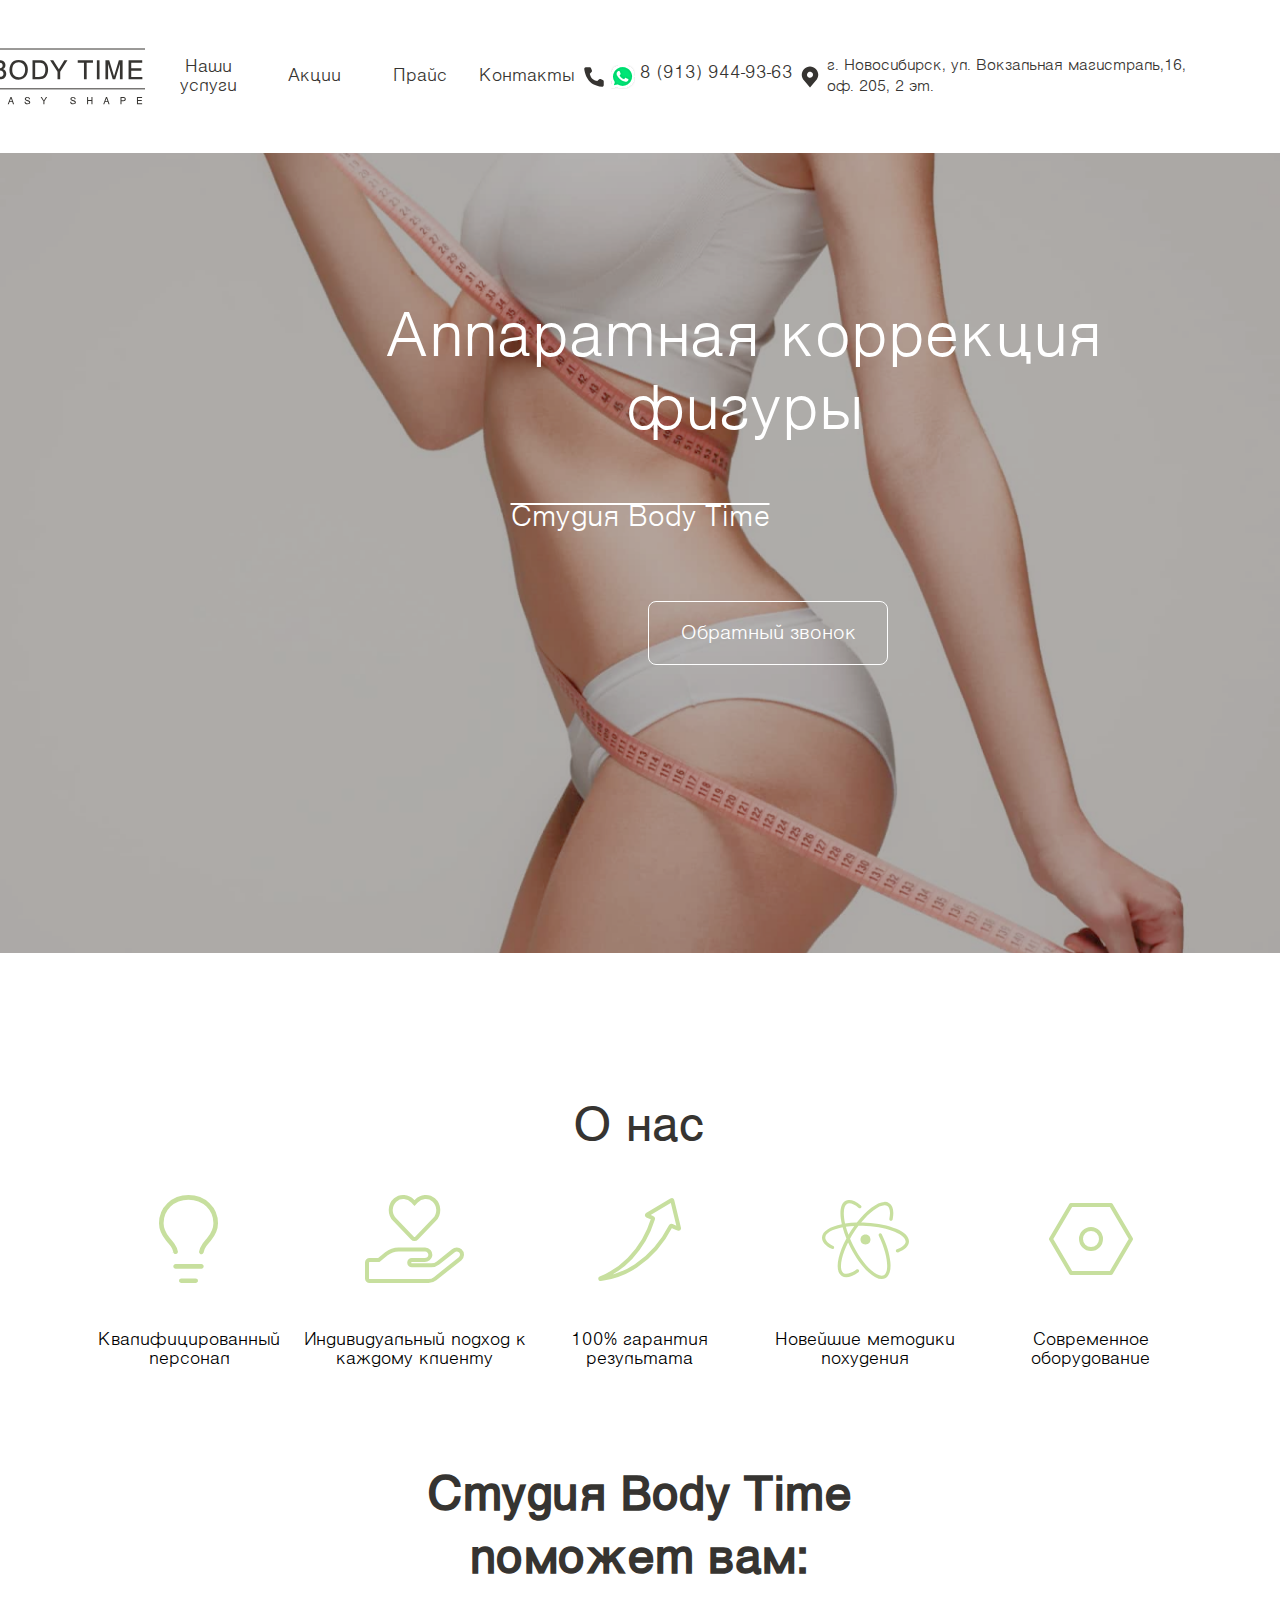
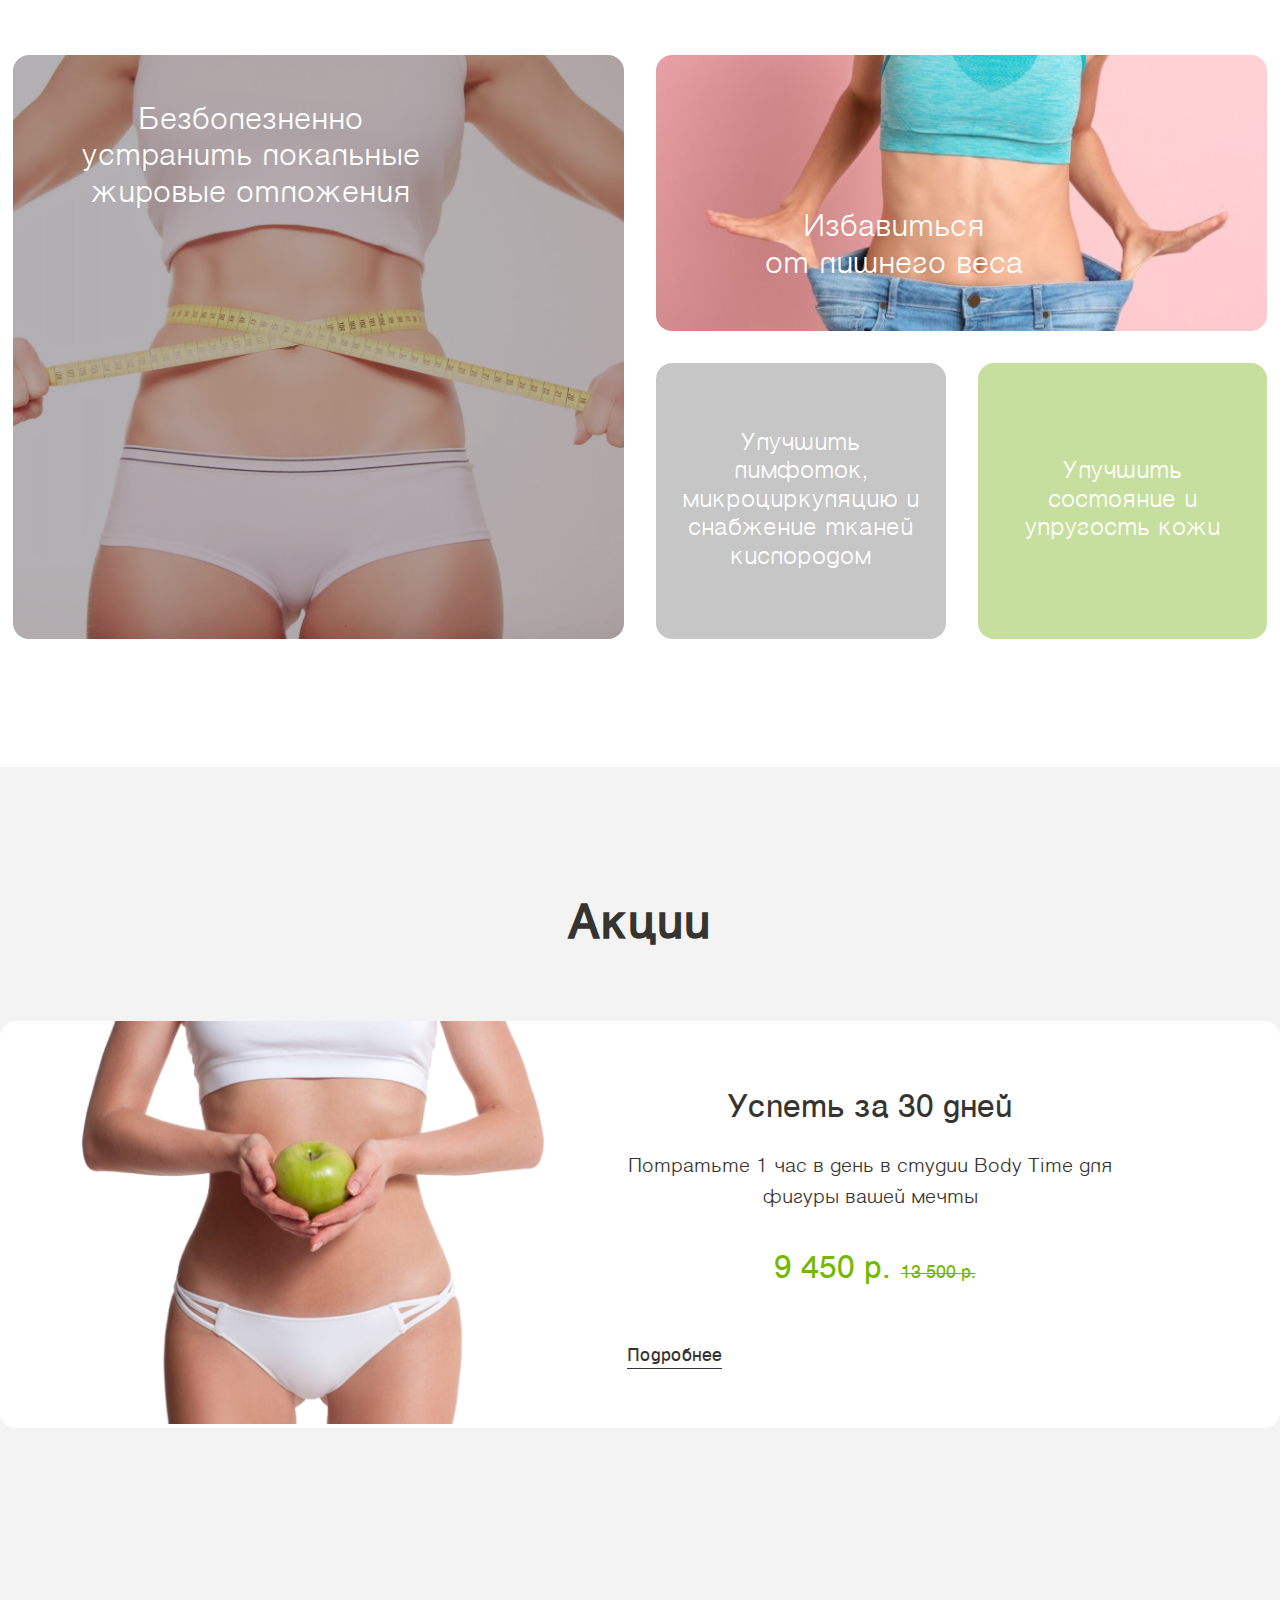
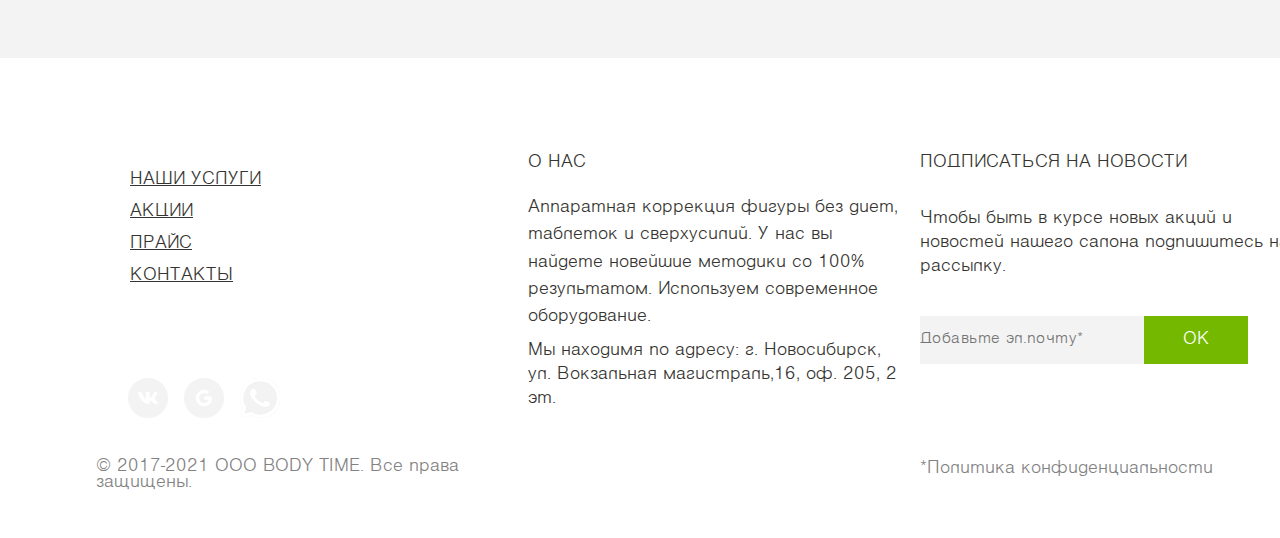
==== commit 37d5c460: "adjustment css" ====
--- a/index.html
+++ b/index.html
@@ -10,39 +10,16 @@
   <body>
     <header class="header">
       <nav class="nav">
-        <img
-          class="logo"
-          style="background-color: aquamarine"
-          class="logo"
-          src="assets/images/logo.svg"
-          alt="logo"
-        />
+        <img class="logo" src="assets/images/logo.svg" alt="logo" />
         <a class="a" href="">Наши услуги</a>
         <a class="a" href="">Акции</a>
         <a class="a" href="">Прайс</a>
         <a class="a" href="">Контакты</a>
-        <img
-          style="background-color: aquamarine"
-          class="phone"
-          src="assets/images/phone.svg"
-          alt="phone"
-        />
-        <img
-          style="background-color: aquamarine"
-          class="whatsapp"
-          src="assets/images/whatsapp.svg"
-          alt="whatsapp"
-        />
-        <p class="tele" style="background-color: aquamarine">
-          8 (913) 944-93-63
-        </p>
-        <img
-          style="background-color: aquamarine"
-          class="location"
-          src="assets/images/location.svg"
-          alt="location"
-        />
-        <address class="address" style="background-color: aquamarine">
+        <img class="phone" src="assets/images/phone.svg" alt="phone" />
+        <img class="whatsapp" src="assets/images/whatsapp.svg" alt="whatsapp" />
+        <p class="tele">8 (913) 944-93-63</p>
+        <img class="location" src="assets/images/location.svg" alt="location" />
+        <address class="address">
           г. Новосибирск, ул. Вокзальная магистраль,16, оф. 205, 2 эт.
         </address>
       </nav>
--- a/assets/style/index.css
+++ b/assets/style/index.css
@@ -49,7 +49,6 @@
     grid-template-columns: 15% 2fr 26px 26px 130px 26px 216px;*/
   justify-items: stretch;
   align-items: center;
-  border: 1px solid green;
   grid-gap: 5px;
   padding: 10px;
   height: auto;
@@ -68,7 +67,6 @@
   width: 10vw;
   text-align: center;
   text-decoration: none;
-  border: 1px solid green;
   color: #363431;
 }
 
@@ -131,7 +129,7 @@
   line-height: 130%; /* 72.8px */
   position: absolute;
   top: 14rem;
-  left: 43rem;
+  left: 46.5rem;
   transform: translate(-50%, -50%);
 }
 .main2 {
@@ -168,7 +166,7 @@
   line-height: normal;
   position: absolute;
   top: 30rem;
-  left: 47.7rem;
+  left: 48rem;
   transform: translate(-50%, -50%);
   border-radius: 8px;
   border: 1px solid #fff;
@@ -177,18 +175,18 @@
 }
 .button2 {
   text-decoration: none;
+  color: #fff;
 }
 
 .section-about-us {
   display: grid;
-  grid-template-columns: repeat(5, fr);
-  grid-template-rows: repeat(2, fr);
+  grid-template-columns: repeat(5, 1fr);
+  grid-template-rows: repeat(3, 1fr);
   align-items: center;
   justify-items: center;
-  width: 800px;
-  height: 200px;
-  padding-left: 20em;
-  margin-top: 10em;
+  width: 88%;
+  margin-top: 6em;
+  margin: 8% auto 0 auto;
 }
 .about-us {
   /* display: flex;
@@ -196,7 +194,7 @@
     width: 524px;
     height: 56px;*/
   display: grid;
-  grid-column: 3/4;
+  grid-column: span 5;
   justify-content: center;
   flex-shrink: 0;
   color: #363431;
@@ -404,7 +402,7 @@
   /* display: flex;
   flex-direction: column; */
   padding-top: 5%;
-  padding-bottom: 1%;
+  padding-bottom: 8%;
   justify-content: center;
   align-items: center;
   max-width: 1920px;
@@ -492,7 +490,6 @@
 .footer {
   display: grid;
   width: 100%;
-  height: 50em;
 }
 .footer-container {
   display: grid;
@@ -502,7 +499,6 @@
   background: #fff;
   box-shadow: 0px -2px 8px 0px rgba(0, 0, 0, 0.1);
   height: 30em;
-  margin-top: 20em;
   gap: 1em;
 }
 .footer__menu,
@@ -816,6 +812,10 @@
     align-items: center;
     padding: 0% 5% 5% 5%;
   }
+  .section-promotions__content {
+    padding-top: 5%;
+    text-align: left;
+  }
 }
 
 @media (max-width: 1200px) {
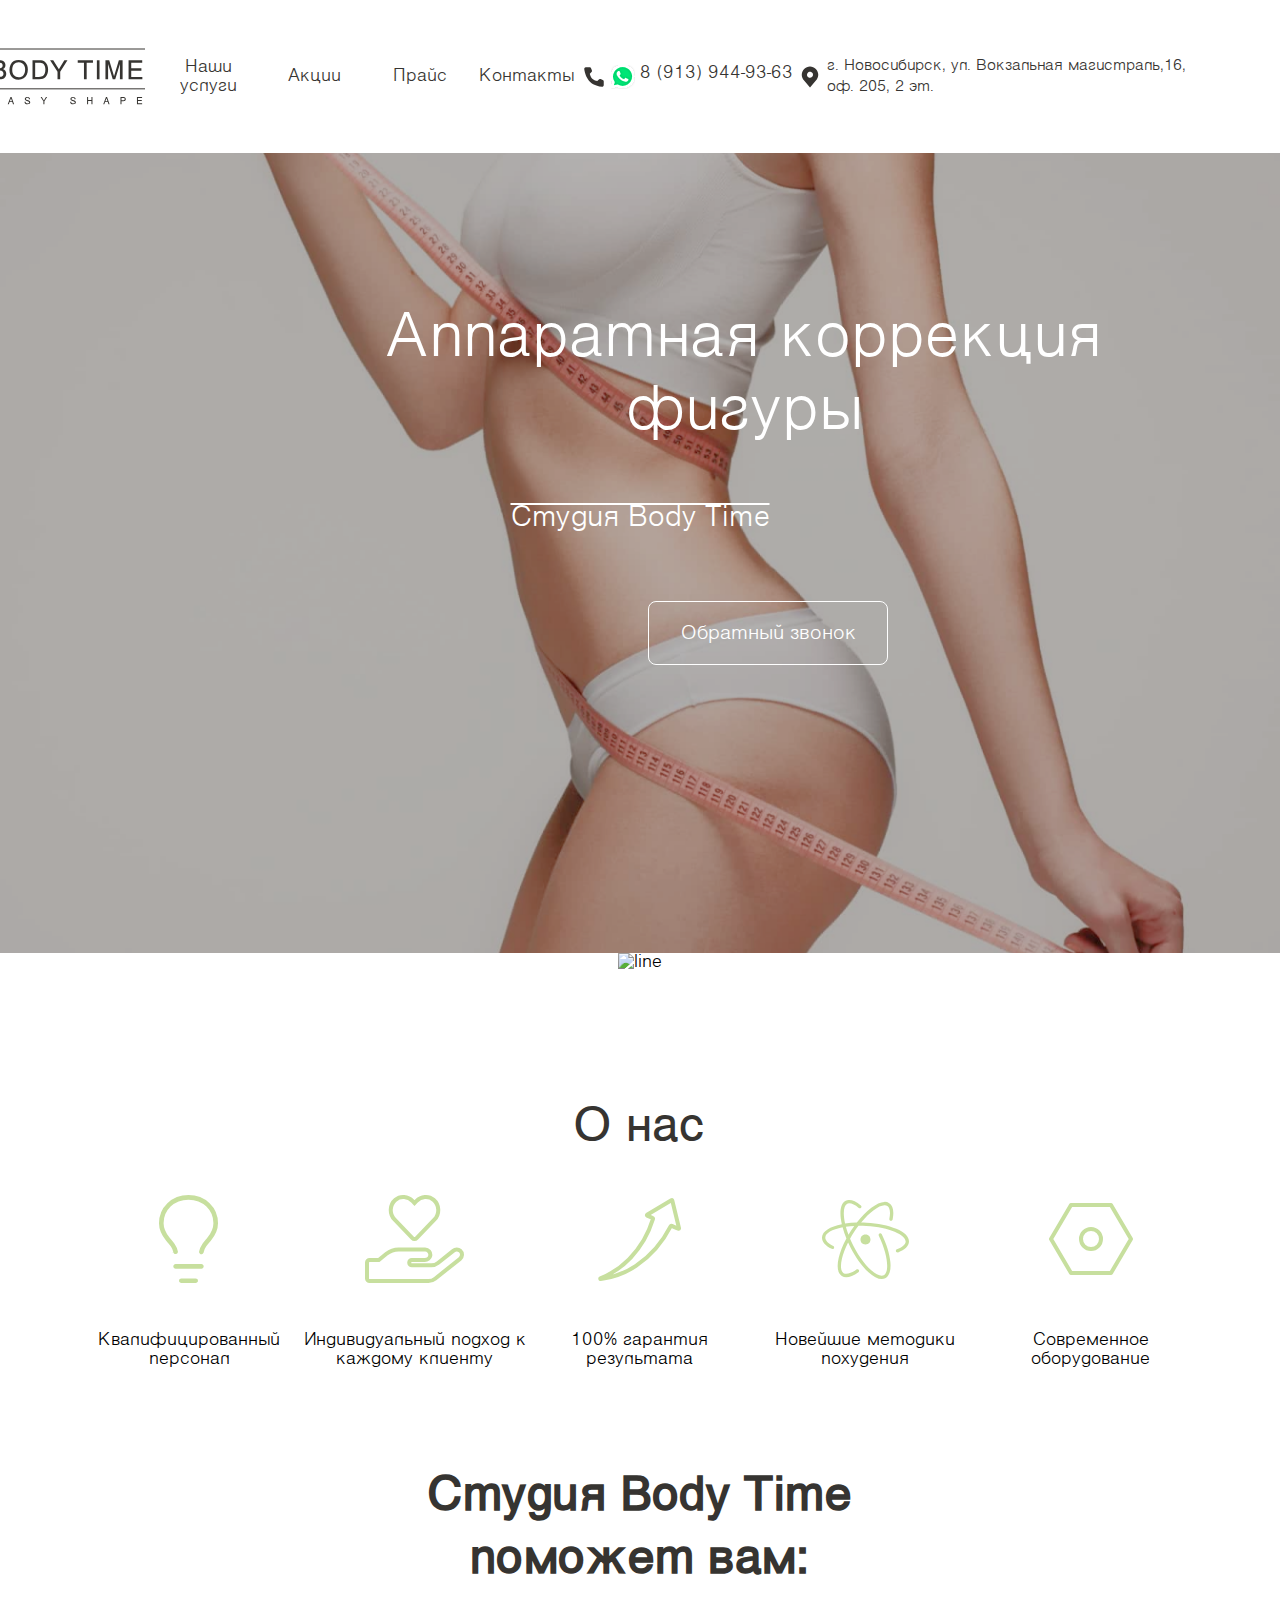
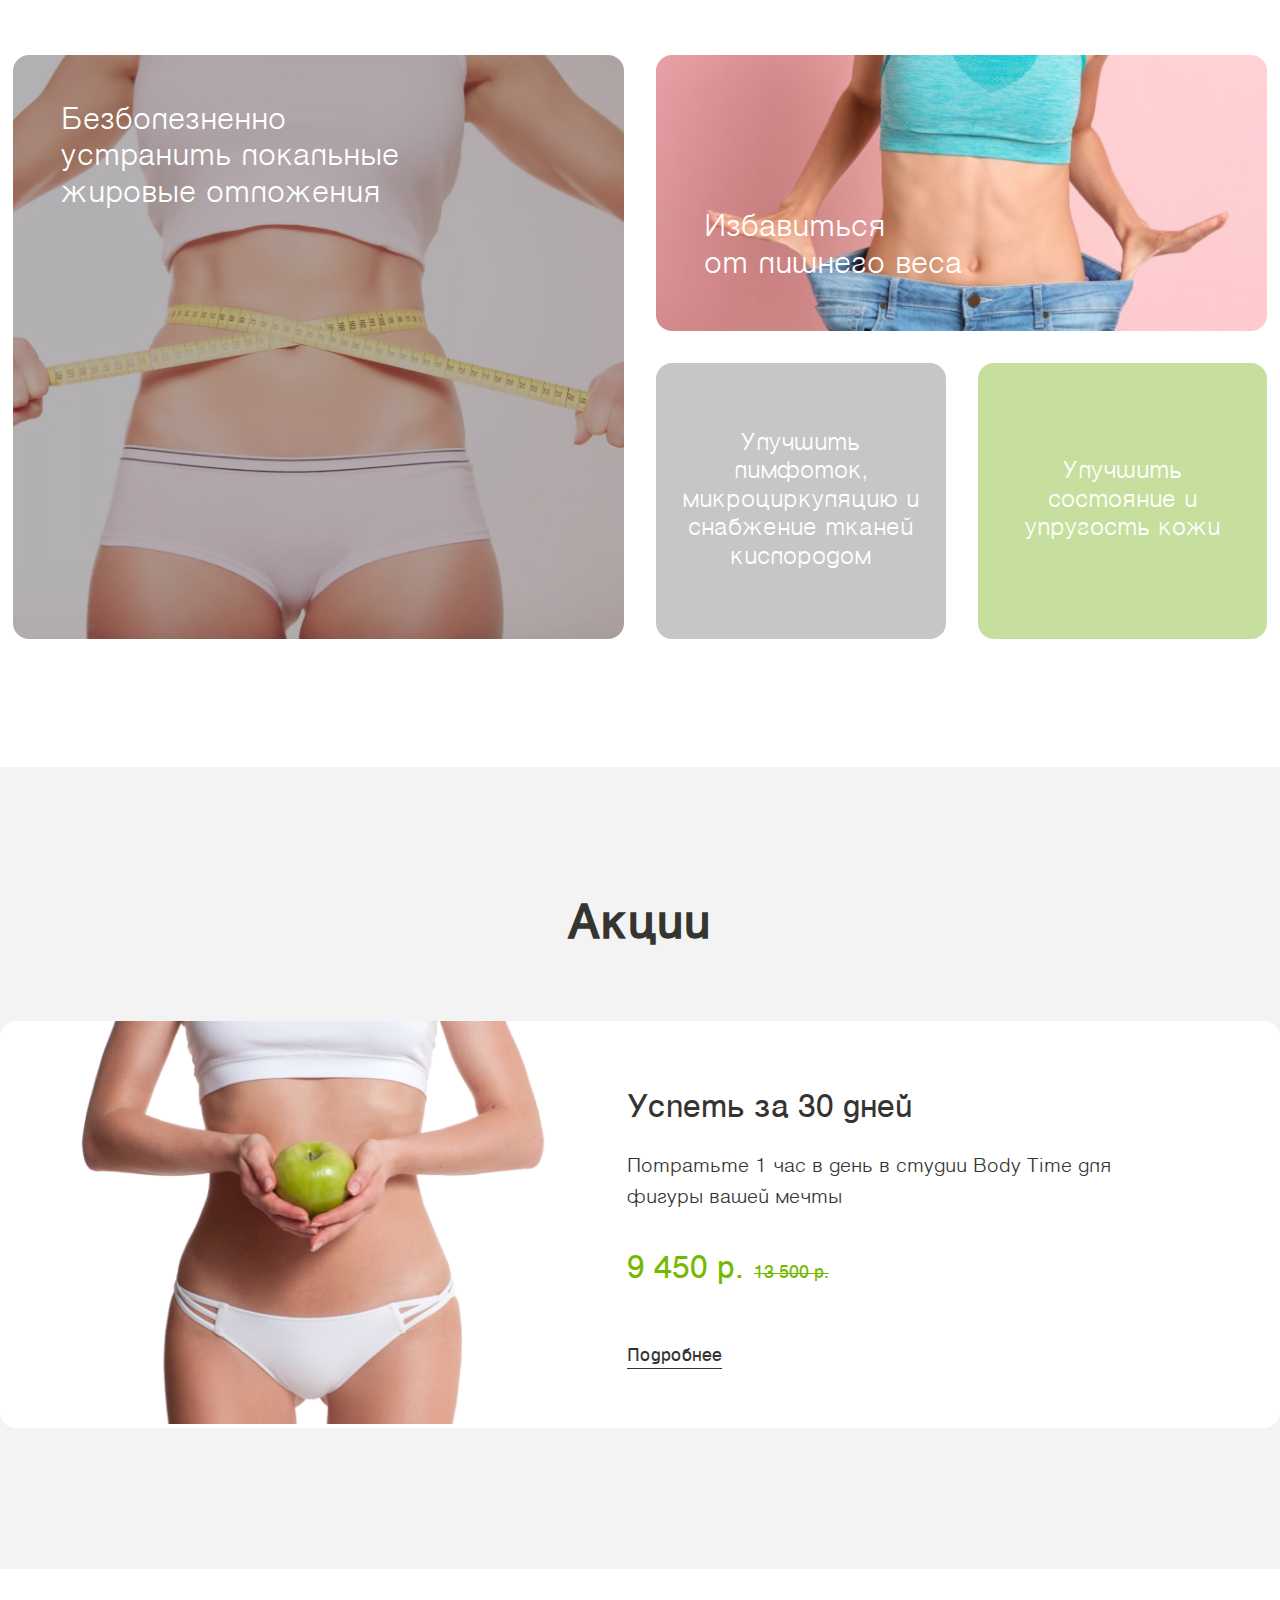
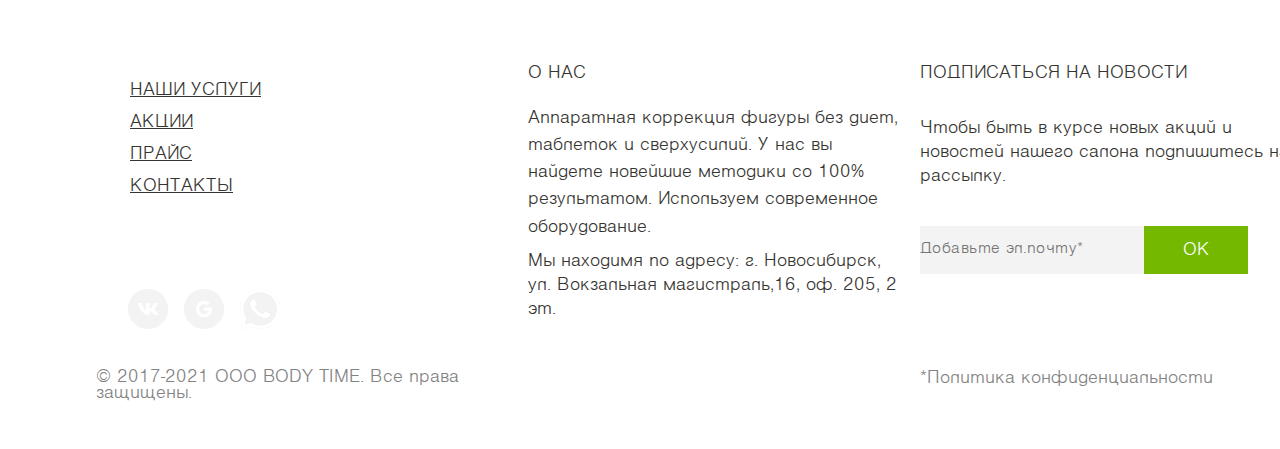
==== commit 956063e4: "error correction validator" ====
--- a/index.html
+++ b/index.html
@@ -30,7 +30,7 @@
         style="background-image: url(assets/images/rectangle.png)"
       ></div>
       <div class="main1"><p>Аппаратная коррекция фигуры</p></div>
-      <div class="line"><img src="assets/images/line 1.png" alt="" /></div>
+      <div class="line"><img src="assets/images/line 1.png" alt="line" /></div>
       <div class="main2"><p>Студия Body Time</p></div>
       <button class="button">
         <a class="button2" href=""><p>Обратный звонок</p></a>
@@ -39,19 +39,25 @@
       <section class="section-about-us">
         <h1 class="about-us">О нас</h1>
         <div class="section-img1">
-          <img src="assets/images/octicon_light-bulb-16.svg" alt="" />
+          <img src="assets/images/octicon_light-bulb-16.svg" alt="octicon" />
         </div>
         <div class="section-img2">
-          <img src="assets/images/fa-solid_hand-holding-heart.svg" alt="" />
+          <img
+            src="assets/images/fa-solid_hand-holding-heart.svg"
+            alt="heart"
+          />
         </div>
         <div class="section-img3">
-          <img src="assets/images/arrow.svg" alt="" />
+          <img src="assets/images/arrow.svg" alt="arrow" />
         </div>
         <div class="section-img4">
-          <img src="assets/images/cib_atom.svg" alt="" />
+          <img src="assets/images/cib_atom.svg" alt="atom" />
         </div>
         <div class="section-img5">
-          <img src="assets/images/icon-park-outline_setting-one.svg" alt="" />
+          <img
+            src="assets/images/icon-park-outline_setting-one.svg"
+            alt="icon-park"
+          />
         </div>
         <div class="section1"><p>Квалифицированный персонал</p></div>
         <div class="section2">
@@ -135,13 +141,25 @@
         </nav>
         <div class="footer__social">
           <div>
-            <img class="footer_social-link" src="assets/images/vk.png" />
+            <img
+              class="footer_social-link"
+              src="assets/images/vk.png"
+              alt="vk"
+            />
           </div>
           <div>
-            <img class="footer_social-link" src="assets/images/google.png" />
+            <img
+              class="footer_social-link"
+              src="assets/images/google.png"
+              alt="google"
+            />
           </div>
           <div>
-            <img class="footer_social-link" src="assets/images/whatsapp.png" />
+            <img
+              class="footer_social-link"
+              src="assets/images/whatsapp.png"
+              alt="whatsapp"
+            />
           </div>
         </div>
         <p class="footer__copy">
--- a/assets/style/index.css
+++ b/assets/style/index.css
@@ -380,6 +380,7 @@
 .section-studio__text {
   max-width: 70%;
   padding: 48px 0px 48px 48px;
+  text-align: left;
   font-family: "VantaLight", Arial, sans-serif;
   font-size: 1.75rem;
   font-weight: 400;
@@ -402,7 +403,7 @@
   /* display: flex;
   flex-direction: column; */
   padding-top: 5%;
-  padding-bottom: 8%;
+  padding-bottom: 1%;
   justify-content: center;
   align-items: center;
   max-width: 1920px;
@@ -420,6 +421,10 @@
   display: flex;
   align-items: center;
   justify-content: space-between;
+}
+
+.section-promotions__content {
+  text-align: left;
 }
 
 .section-promotions__image img {
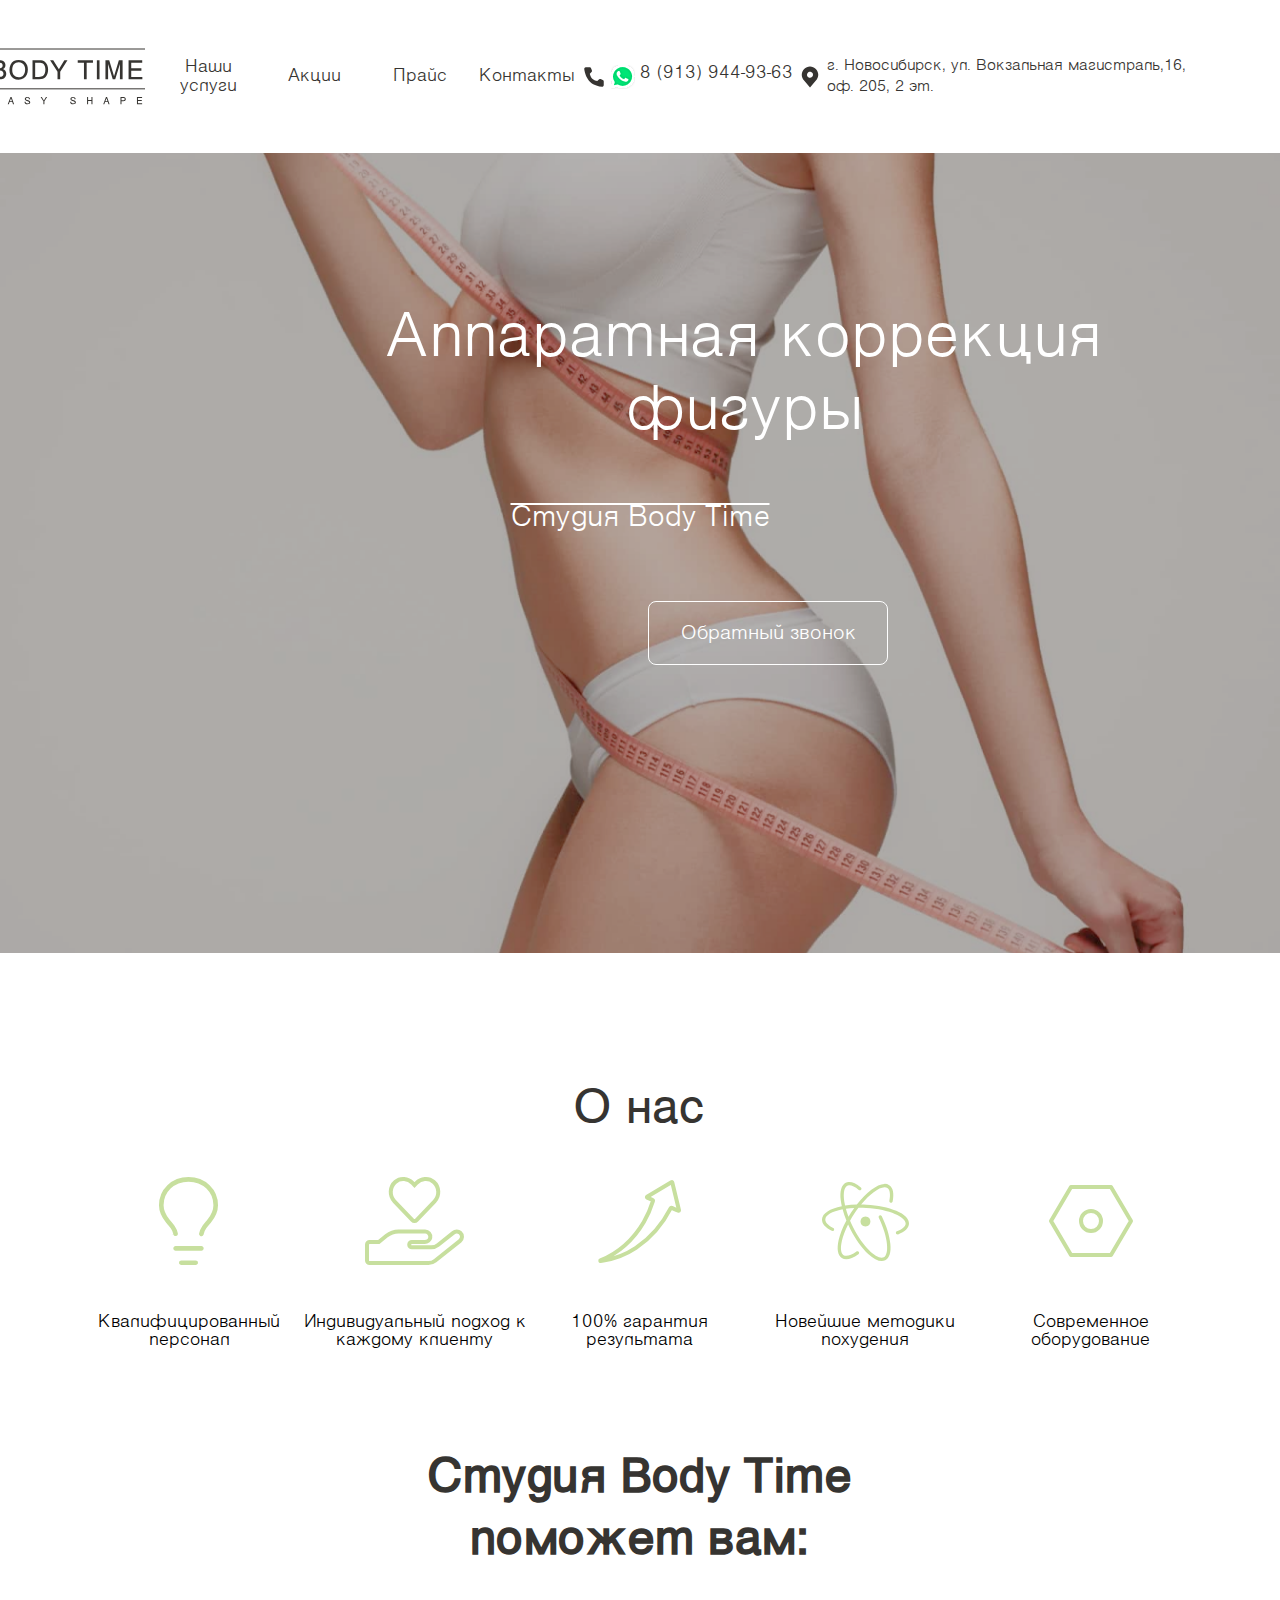
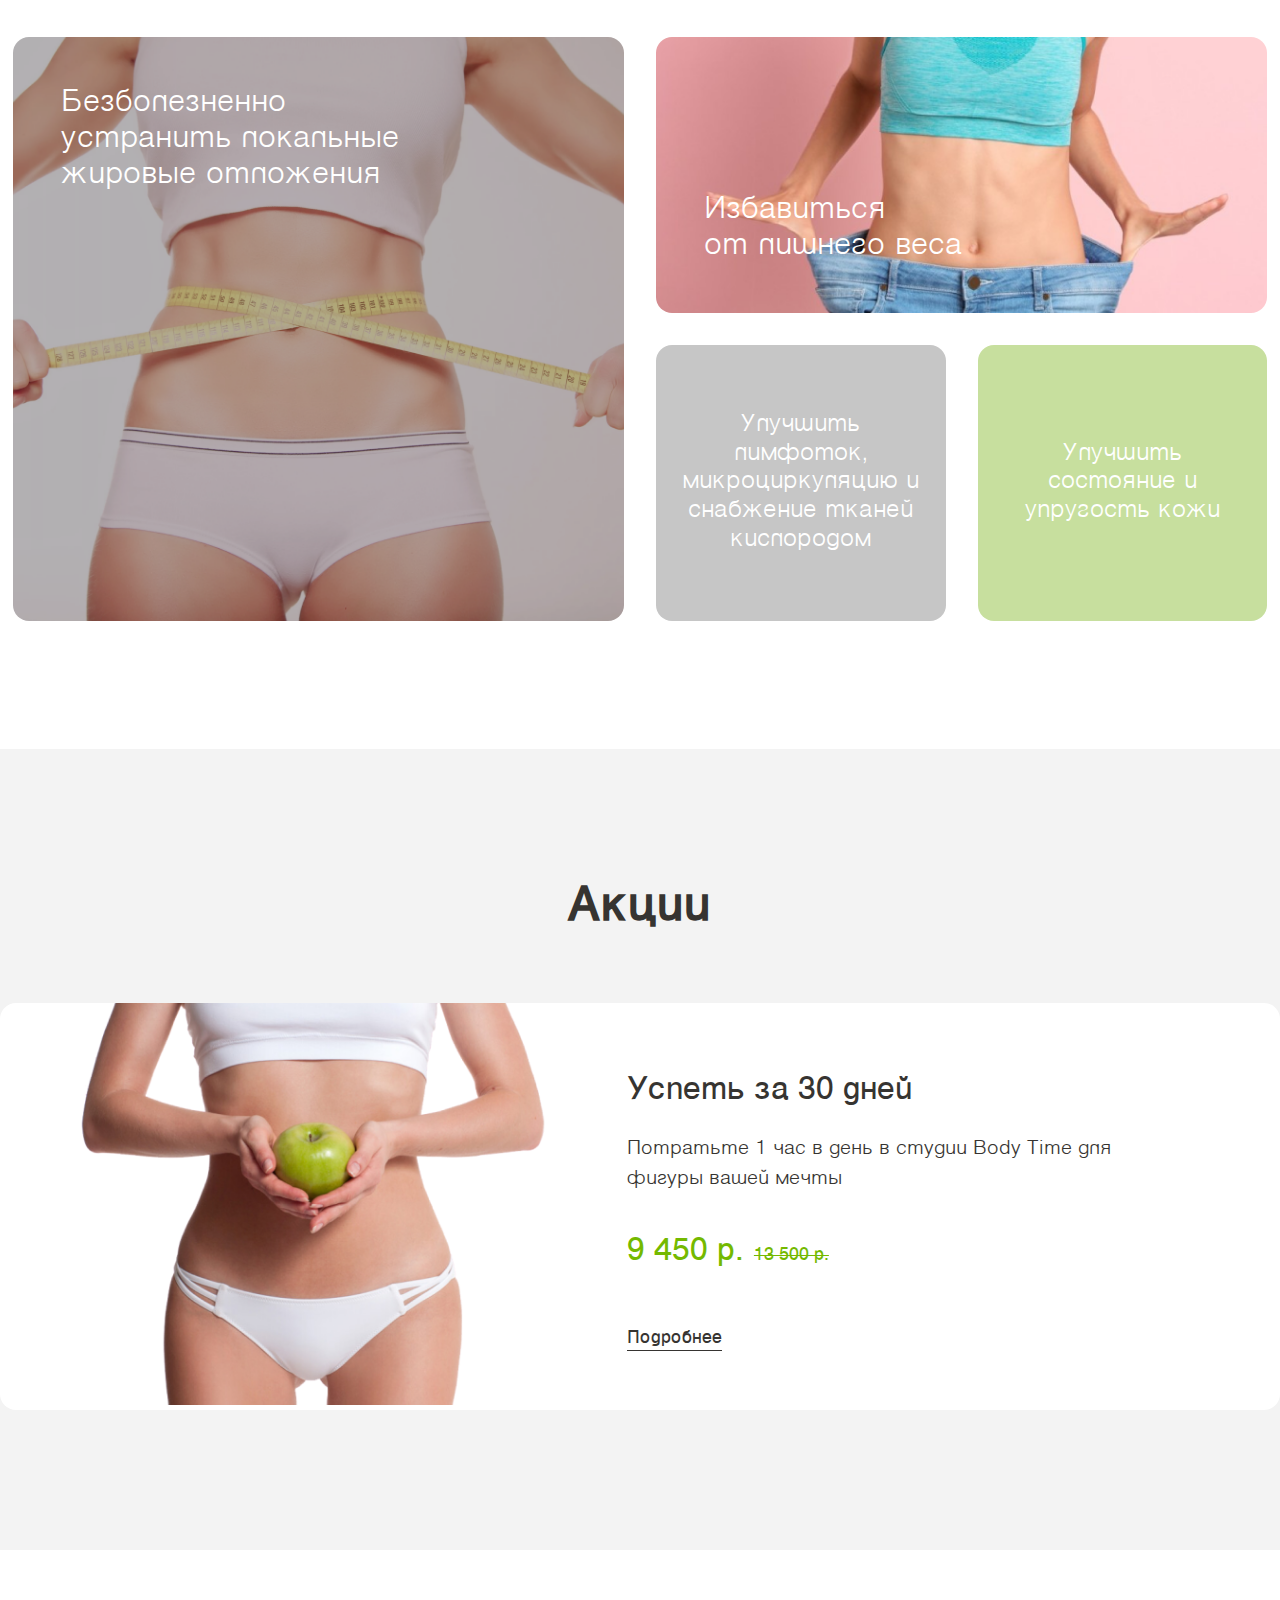
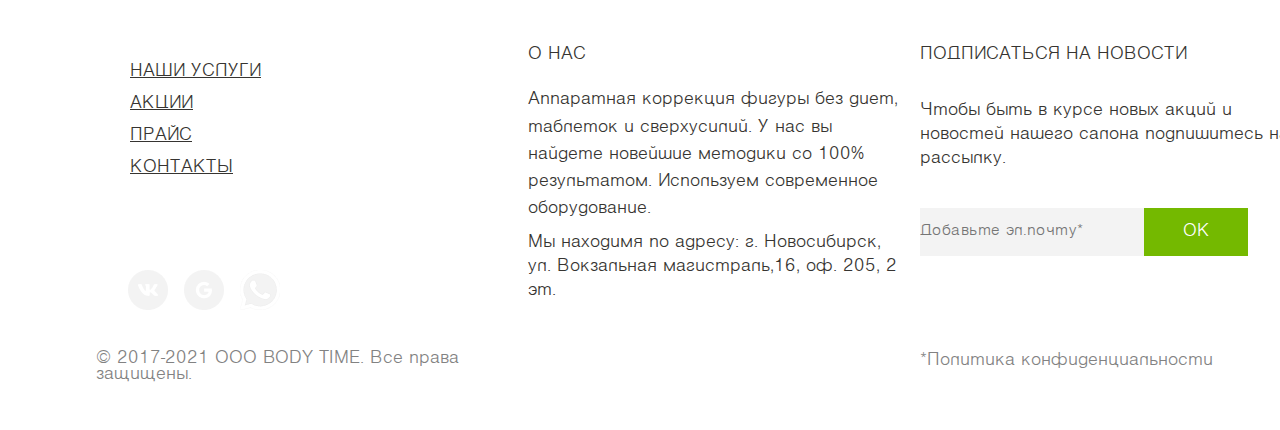
==== commit 48ab7efe: "error correction validator" ====
--- a/index.html
+++ b/index.html
@@ -11,10 +11,10 @@
     <header class="header">
       <nav class="nav">
         <img class="logo" src="assets/images/logo.svg" alt="logo" />
-        <a class="a" href="">Наши услуги</a>
-        <a class="a" href="">Акции</a>
-        <a class="a" href="">Прайс</a>
-        <a class="a" href="">Контакты</a>
+        <a class="a" href="#">Наши услуги</a>
+        <a class="a" href="#">Акции</a>
+        <a class="a" href="#">Прайс</a>
+        <a class="a" href="#">Контакты</a>
         <img class="phone" src="assets/images/phone.svg" alt="phone" />
         <img class="whatsapp" src="assets/images/whatsapp.svg" alt="whatsapp" />
         <p class="tele">8 (913) 944-93-63</p>
@@ -30,10 +30,9 @@
         style="background-image: url(assets/images/rectangle.png)"
       ></div>
       <div class="main1"><p>Аппаратная коррекция фигуры</p></div>
-      <div class="line"><img src="assets/images/line 1.png" alt="line" /></div>
       <div class="main2"><p>Студия Body Time</p></div>
       <button class="button">
-        <a class="button2" href=""><p>Обратный звонок</p></a>
+        <a class="button2" href="#"><p>Обратный звонок</p></a>
       </button>
 
       <section class="section-about-us">
@@ -197,7 +196,7 @@
             </div>
           </div>
           <p class="footer__copy2">
-            <a class="footer__copy2" href="">*Политика конфиденциальности</a>
+            <a class="footer__copy2" href="#">*Политика конфиденциальности</a>
           </p>
         </div>
       </div>
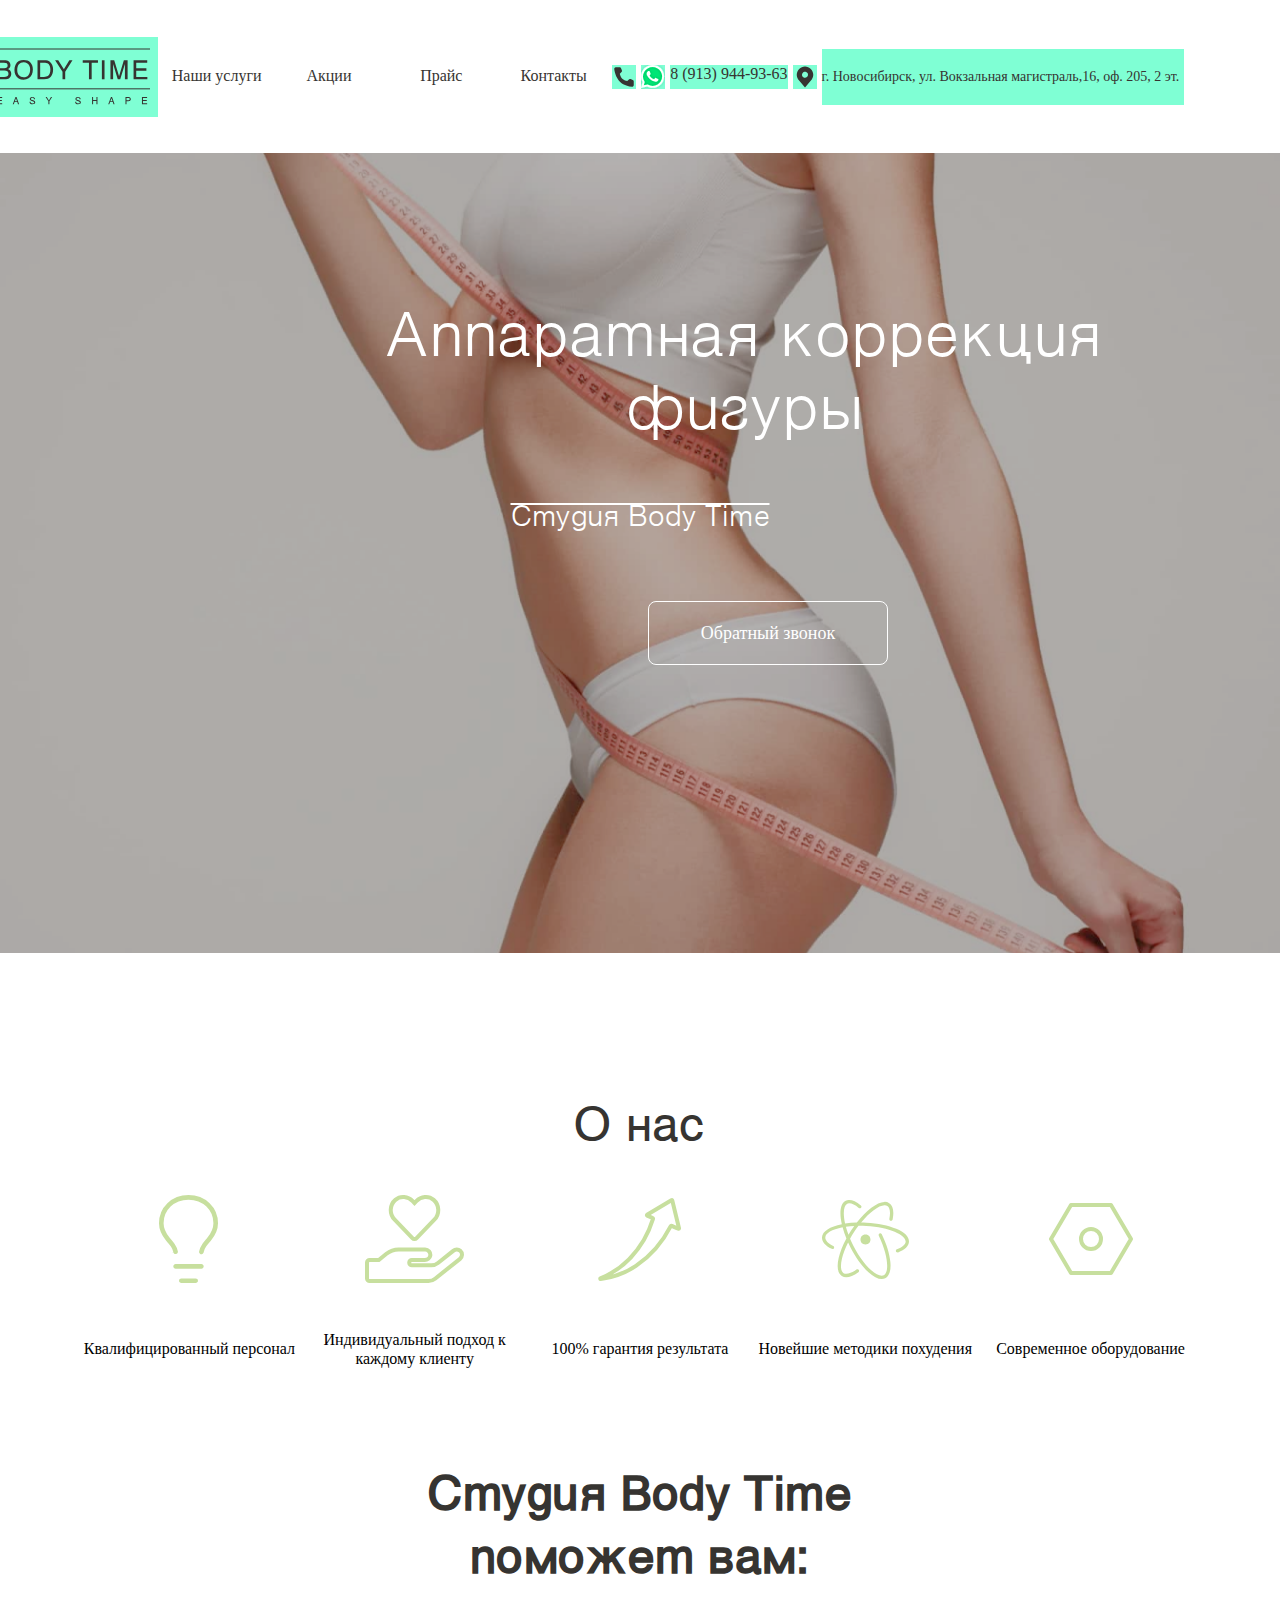
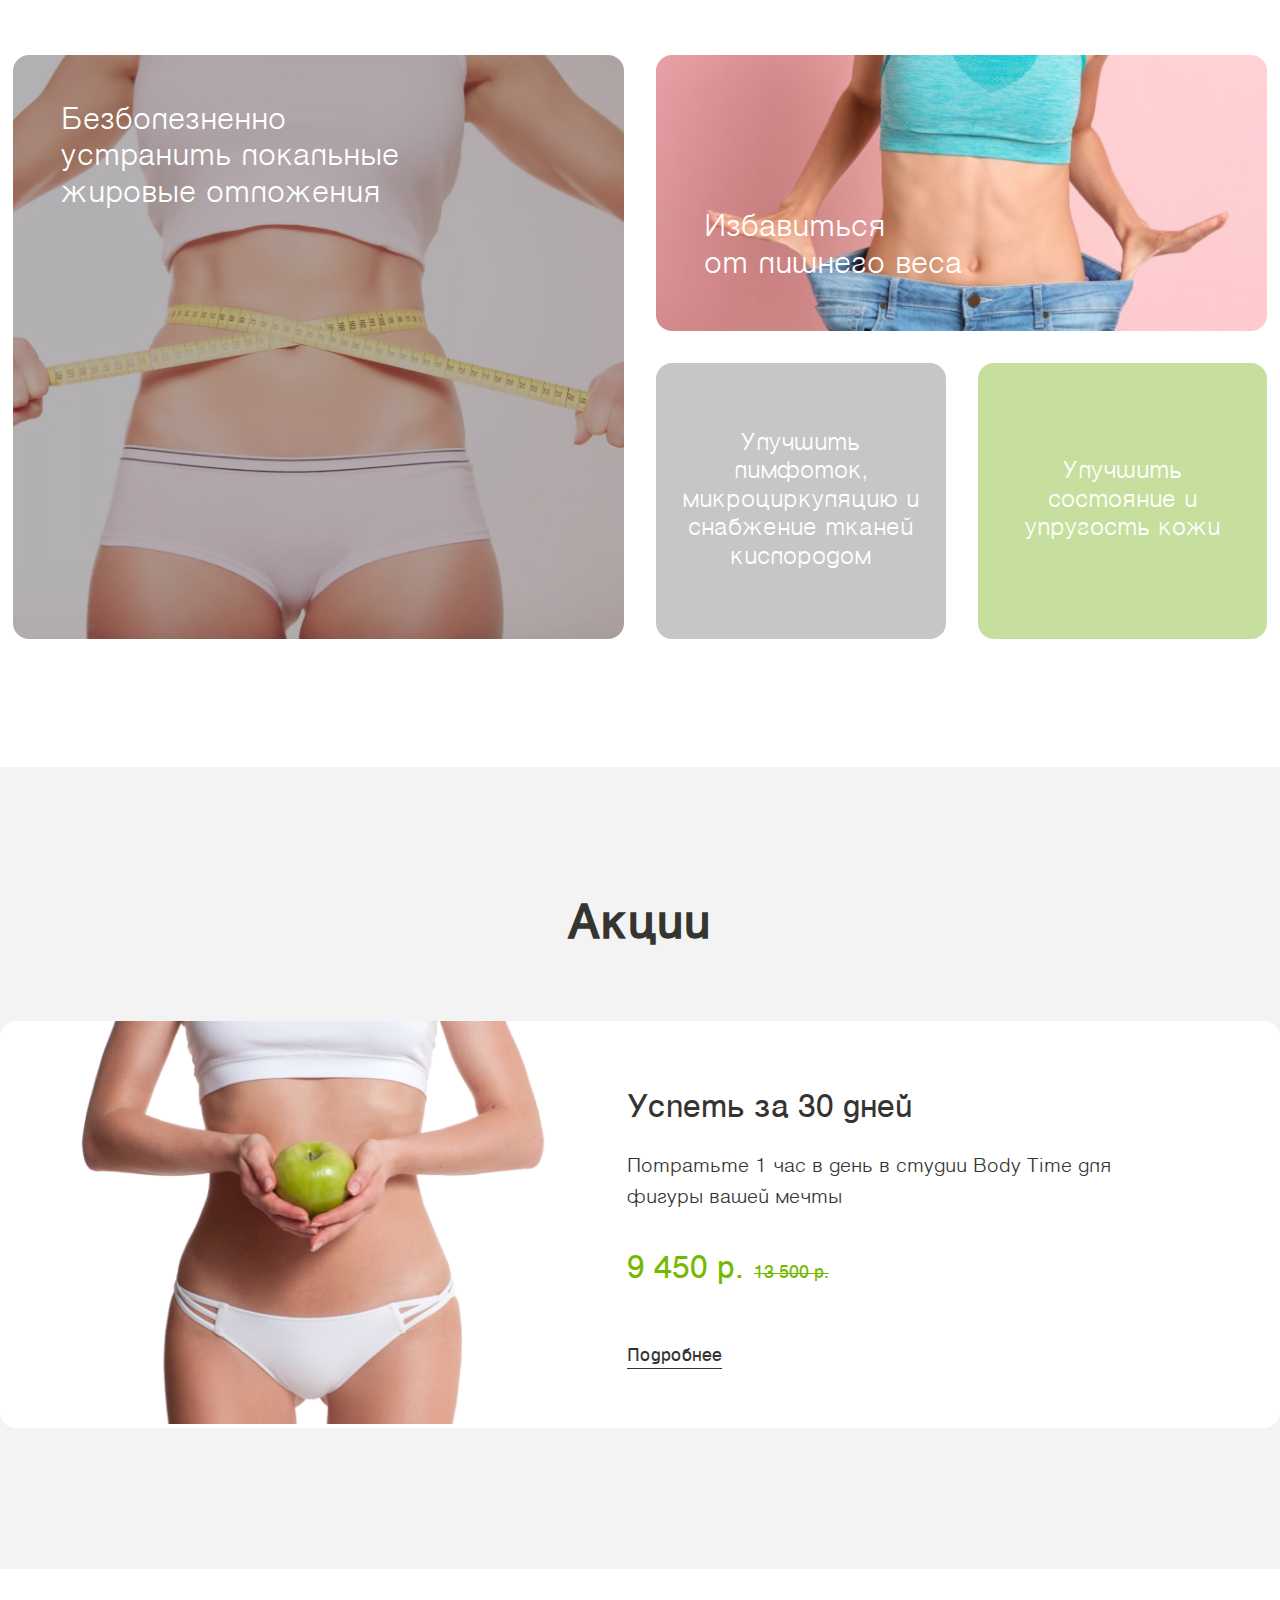
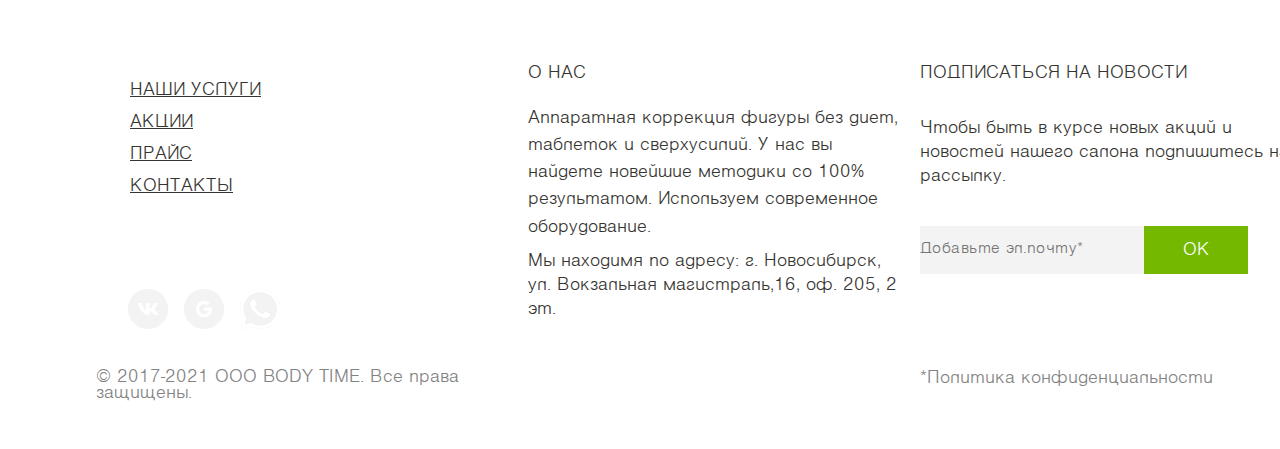
==== commit e8f08114: "last" ====
--- a/index.html
+++ b/index.html
@@ -10,16 +10,39 @@
   <body>
     <header class="header">
       <nav class="nav">
-        <img class="logo" src="assets/images/logo.svg" alt="logo" />
-        <a class="a" href="#">Наши услуги</a>
-        <a class="a" href="#">Акции</a>
-        <a class="a" href="#">Прайс</a>
-        <a class="a" href="#">Контакты</a>
-        <img class="phone" src="assets/images/phone.svg" alt="phone" />
-        <img class="whatsapp" src="assets/images/whatsapp.svg" alt="whatsapp" />
-        <p class="tele">8 (913) 944-93-63</p>
-        <img class="location" src="assets/images/location.svg" alt="location" />
-        <address class="address">
+        <img
+          class="logo"
+          style="background-color: aquamarine"
+          class="logo"
+          src="assets/images/logo.svg"
+          alt="logo"
+        />
+        <a class="a" href="">Наши услуги</a>
+        <a class="a" href="">Акции</a>
+        <a class="a" href="">Прайс</a>
+        <a class="a" href="">Контакты</a>
+        <img
+          style="background-color: aquamarine"
+          class="phone"
+          src="assets/images/phone.svg"
+          alt="phone"
+        />
+        <img
+          style="background-color: aquamarine"
+          class="whatsapp"
+          src="assets/images/whatsapp.svg"
+          alt="whatsapp"
+        />
+        <p class="tele" style="background-color: aquamarine">
+          8 (913) 944-93-63
+        </p>
+        <img
+          style="background-color: aquamarine"
+          class="location"
+          src="assets/images/location.svg"
+          alt="location"
+        />
+        <address class="address" style="background-color: aquamarine">
           г. Новосибирск, ул. Вокзальная магистраль,16, оф. 205, 2 эт.
         </address>
       </nav>
@@ -30,33 +53,28 @@
         style="background-image: url(assets/images/rectangle.png)"
       ></div>
       <div class="main1"><p>Аппаратная коррекция фигуры</p></div>
+      <div class="line"><img src="assets/images/line 1.png" alt="" /></div>
       <div class="main2"><p>Студия Body Time</p></div>
       <button class="button">
-        <a class="button2" href="#"><p>Обратный звонок</p></a>
+        <a class="button2" href=""><p>Обратный звонок</p></a>
       </button>
 
       <section class="section-about-us">
         <h1 class="about-us">О нас</h1>
         <div class="section-img1">
-          <img src="assets/images/octicon_light-bulb-16.svg" alt="octicon" />
+          <img src="assets/images/octicon_light-bulb-16.svg" alt="" />
         </div>
         <div class="section-img2">
-          <img
-            src="assets/images/fa-solid_hand-holding-heart.svg"
-            alt="heart"
-          />
+          <img src="assets/images/fa-solid_hand-holding-heart.svg" alt="" />
         </div>
         <div class="section-img3">
-          <img src="assets/images/arrow.svg" alt="arrow" />
+          <img src="assets/images/arrow.svg" alt="" />
         </div>
         <div class="section-img4">
-          <img src="assets/images/cib_atom.svg" alt="atom" />
+          <img src="assets/images/cib_atom.svg" alt="" />
         </div>
         <div class="section-img5">
-          <img
-            src="assets/images/icon-park-outline_setting-one.svg"
-            alt="icon-park"
-          />
+          <img src="assets/images/icon-park-outline_setting-one.svg" alt="" />
         </div>
         <div class="section1"><p>Квалифицированный персонал</p></div>
         <div class="section2">
@@ -140,25 +158,13 @@
         </nav>
         <div class="footer__social">
           <div>
-            <img
-              class="footer_social-link"
-              src="assets/images/vk.png"
-              alt="vk"
-            />
+            <img class="footer_social-link" src="assets/images/vk.png" />
           </div>
           <div>
-            <img
-              class="footer_social-link"
-              src="assets/images/google.png"
-              alt="google"
-            />
+            <img class="footer_social-link" src="assets/images/google.png" />
           </div>
           <div>
-            <img
-              class="footer_social-link"
-              src="assets/images/whatsapp.png"
-              alt="whatsapp"
-            />
+            <img class="footer_social-link" src="assets/images/whatsapp.png" />
           </div>
         </div>
         <p class="footer__copy">
@@ -196,7 +202,7 @@
             </div>
           </div>
           <p class="footer__copy2">
-            <a class="footer__copy2" href="#">*Политика конфиденциальности</a>
+            <a class="footer__copy2" href="">*Политика конфиденциальности</a>
           </p>
         </div>
       </div>
--- a/assets/style/index.css
+++ b/assets/style/index.css
@@ -29,7 +29,6 @@
   min-width: 320px;
   max-width: 100%;
   min-height: 100vh;
-  font-family: "VantaLight", Arial, sans-serif;
 }
 
 .header {
@@ -75,6 +74,7 @@
   height: 80px;
   flex-shrink: 0;
 }
+
 .address {
   display: flex;
   font-size: 14px;
@@ -88,6 +88,7 @@
   justify-content: center;
   flex-shrink: 0;
 }
+
 .tele {
   color: #363431;
   font-size: 16px;
@@ -99,10 +100,12 @@
   justify-content: center;
   flex-shrink: 0;
 }
+
 .main {
   position: relative;
   text-align: center;
 }
+
 .img {
   display: flex;
   background-image: url(our-first-project\assets\images\rectangle.png);
@@ -132,6 +135,7 @@
   left: 46.5rem;
   transform: translate(-50%, -50%);
 }
+
 .main2 {
   width: 401px;
   height: 32px;
@@ -151,6 +155,7 @@
   left: 50%;
   transform: translate(-50%, -50%);
 }
+
 .button {
   display: flex;
   width: 240px;
@@ -173,6 +178,7 @@
   background: rgba(0, 0, 0, 0);
   color: #fff;
 }
+
 .button2 {
   text-decoration: none;
   color: #fff;
@@ -188,6 +194,7 @@
   margin-top: 6em;
   margin: 8% auto 0 auto;
 }
+
 .about-us {
   /* display: flex;
     flex-direction: column;
@@ -208,6 +215,7 @@
 	min-height: 100%;
 	padding-bottom: 90px;*/
 }
+
 .section1 .section2 .section3 .section4 .section5 {
   display: grid;
   grid-row: 2/3;
@@ -223,37 +231,44 @@
   line-height: 150%; /* 30px */
   padding: 32px;
 }
+
 .section1 {
   display: grid;
   grid-column: 1/2;
   text-align: center;
 }
+
 .section2 {
   display: grid;
   grid-column: 2/3;
   text-align: center;
 }
+
 .section3 {
   display: grid;
   grid-column: 3/4;
   text-align: center;
 }
+
 .section4 {
   display: grid;
   grid-column: 4/5;
   text-align: center;
 }
+
 .section5 {
   display: grid;
   grid-column: 5/6;
   text-align: center;
 }
+
 .section-img1 .section-img2 .section-img3 .section-img4 .section-img5 {
   display: grid;
   grid-row: 1/2;
   gap: 132;
   padding: 168px;
 }
+
 .section-img1 {
   display: grid;
   grid-column: 1/2;
@@ -261,6 +276,7 @@
   height: 104px;
   flex-shrink: 0;
 }
+
 .section-img2 {
   display: grid;
   grid-column: 2/3;
@@ -268,6 +284,7 @@
   height: 104px;
   flex-shrink: 0;
 }
+
 .section-img3 {
   display: grid;
   grid-column: 3/4;
@@ -275,6 +292,7 @@
   height: 104px;
   flex-shrink: 0;
 }
+
 .section-img4 {
   display: grid;
   grid-column: 4/5;
@@ -282,6 +300,7 @@
   height: 104px;
   flex-shrink: 0;
 }
+
 .section-img5 {
   display: grid;
   grid-column: 5/6;
@@ -496,6 +515,7 @@
   display: grid;
   width: 100%;
 }
+
 .footer-container {
   display: grid;
   grid-template-columns: repeat(3, 1fr) max-content;
@@ -506,25 +526,30 @@
   height: 30em;
   gap: 1em;
 }
+
 .footer__menu,
 .footer_social-link,
 .footer__copy {
   display: grid;
   grid-column: 1/2;
 }
+
 .footer__about {
   display: grid;
   grid-column: 2/3;
 }
+
 .footer__subscribe {
   display: grid;
   grid-column: 3/4;
 }
+
 .footer_social-link {
   width: 40px;
   height: 40px;
   grid-row: 1/2;
 }
+
 .footer__menu {
   display: grid;
   grid-row: 1/2;
@@ -544,11 +569,13 @@
   text-decoration-line: underline;
   text-transform: uppercase;
 }
+
 .footer__menu-list {
   display: grid;
   list-style-type: none;
   align-items: end;
 }
+
 .footer__social {
   /*display: grid;*/
   display: flex;
@@ -561,6 +588,7 @@
   /*background-color: #989896;*/
   margin-top: 20rem;
 }
+
 .footer__copy {
   display: grid;
   grid-column: 1;
@@ -594,6 +622,7 @@
   font-weight: 400;
   line-height: normal;
 }*/
+
 .footer__title {
   display: grid;
   grid-row: 1/2;
@@ -610,6 +639,7 @@
   text-transform: uppercase;
   margin-top: 6em;
 }
+
 .footer__text {
   display: grid;
   grid-row: 2/3;
@@ -624,6 +654,7 @@
   line-height: 170%; /* 27.2px */
   margin-top: -5rem;
 }
+
 .footer__text2 {
   display: grid;
   width: 376px;
@@ -639,6 +670,7 @@
   line-height: 150%; /* 24px */
   margin-top: -5.5em;
 }
+
 .footer__text3 {
   display: grid;
   width: 376px;
@@ -654,6 +686,7 @@
   line-height: 150%; /* 24px */
   margin-top: -2rem;
 }
+
 /*.footer__text3 {
     display: grid;
     grid-row: 2/3;
@@ -668,6 +701,7 @@
     line-height: 170%; 
     margin-top: 1em;
 }*/
+
 .footer_title2 {
   display: grid;
   grid-row: 1/2;
@@ -691,6 +725,7 @@
   display: flex;
   margin-top: 2em;
 }
+
 .footer__btn {
   display: flex;
   grid-row: 3/4;
@@ -709,6 +744,7 @@
   line-height: 170%; /* 27.2px */
   margin-top: -3rem;
 }
+
 .placeholder {
   display: flex;
   /*grid-row: 3/4;*/
@@ -727,6 +763,7 @@
   border: none;
   background: #f3f3f3;
 }
+
 .footer__btn-subscribe {
   display: flex;
   /* grid-row: 3/4;
@@ -749,6 +786,7 @@
   line-height: 170%; /* 27.2px */
   border: none;
 }
+
 .footer__copy2 {
   display: grid;
   grid-row: 4/5;
@@ -767,14 +805,13 @@
   margin-top: 1rem;
 }
 
-@media screen and (min-width: 320px) and (max-width: 992px) {
+@media screen and (min-width: 240px) and (max-width: 992px) {
   .section-studio__items {
     max-width: 100%;
-    max-height: 90vh;
     margin: 0 auto;
     display: grid;
     grid-template-columns: 1fr;
-    grid-template-rows: 1fr 1fr 1fr 1fr;
+    grid-template-rows: 2fr 1fr 1fr 1fr;
     grid-template-areas:
       "img1"
       "img2"
@@ -784,9 +821,6 @@
   }
   .section-studio-item_2 {
     background-image: url(../images/1.4.png);
-  }
-  .section-studio-item_1 {
-    padding-bottom: 30%;
   }
   .section-studio-item {
     max-height: 100vh;
@@ -861,14 +895,6 @@
     max-width: 80%;
     font-size: 1.45rem;
   }
-  /* .section-studio-item_2,
-  .section-studio-item_3,
-  .section-studio-item_4 {
-    max-height: 60%;
-  } */
-  .section-studio-item {
-    gap: 0;
-  }
   .container {
     max-width: 300px;
     margin: 0 auto 5%;
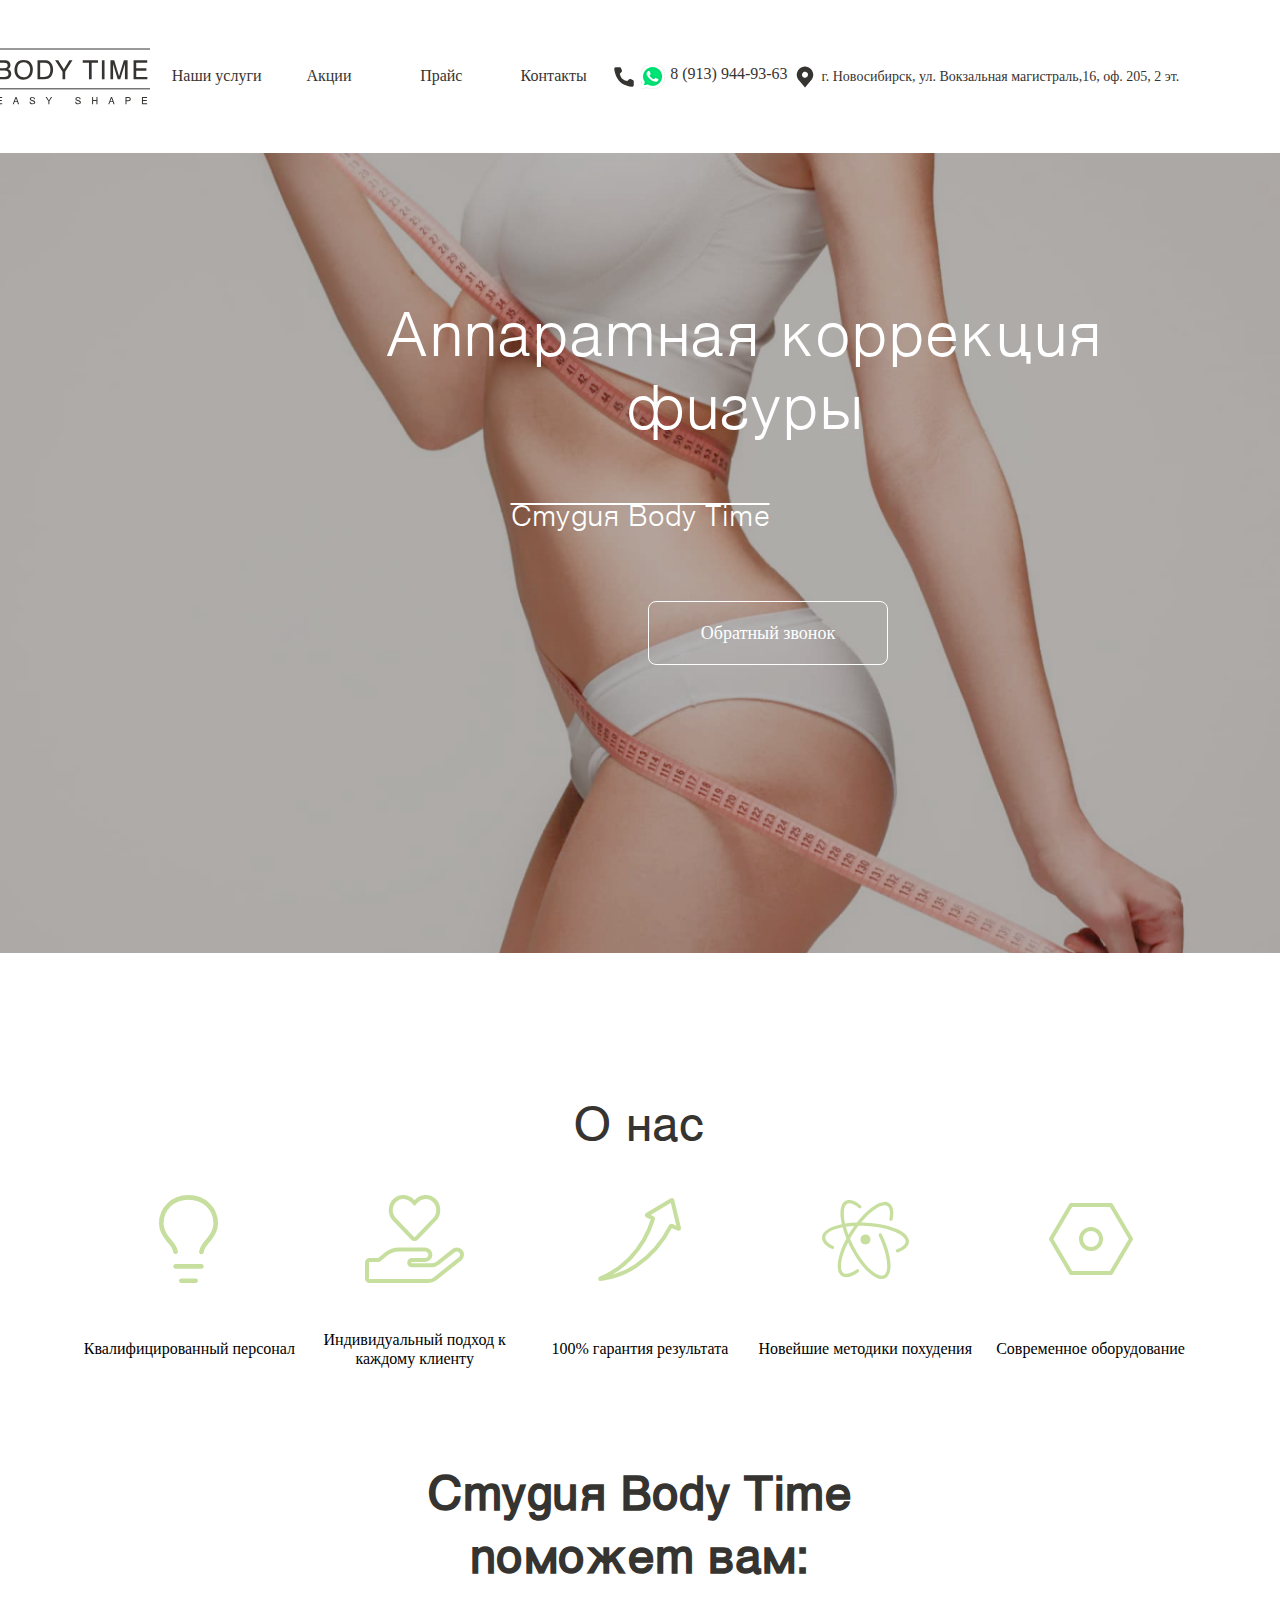
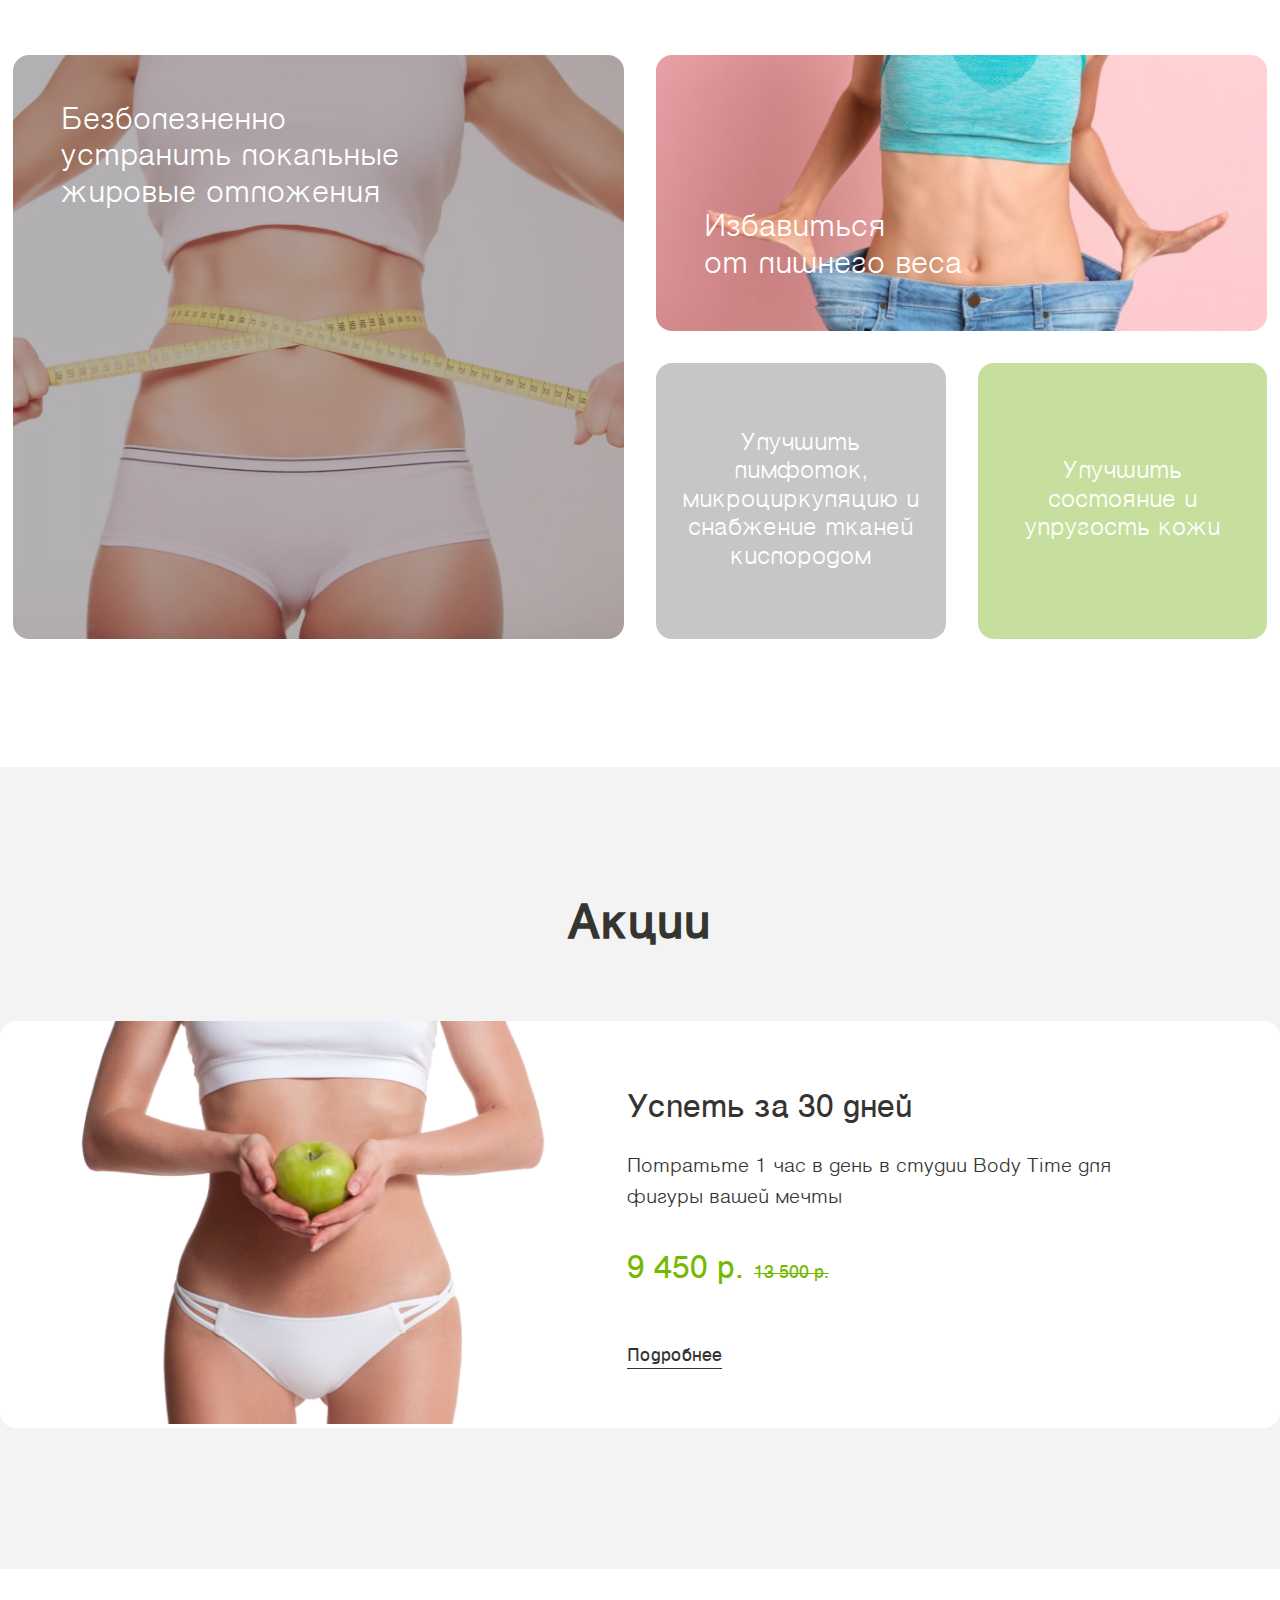
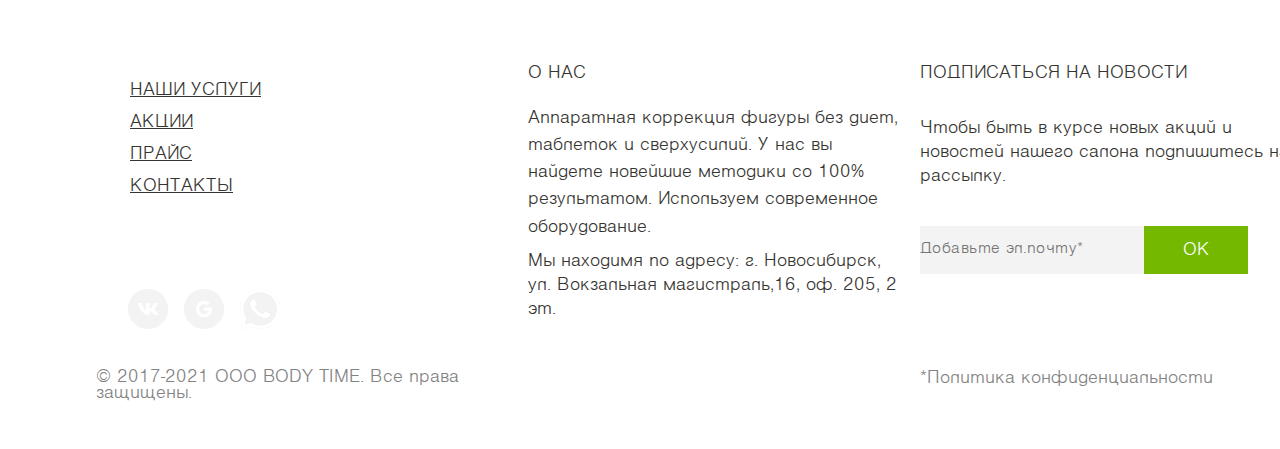
==== commit 1c586dfc: "color removal" ====
--- a/index.html
+++ b/index.html
@@ -10,39 +10,16 @@
   <body>
     <header class="header">
       <nav class="nav">
-        <img
-          class="logo"
-          style="background-color: aquamarine"
-          class="logo"
-          src="assets/images/logo.svg"
-          alt="logo"
-        />
+        <img class="logo" src="assets/images/logo.svg" alt="logo" />
         <a class="a" href="">Наши услуги</a>
         <a class="a" href="">Акции</a>
         <a class="a" href="">Прайс</a>
         <a class="a" href="">Контакты</a>
-        <img
-          style="background-color: aquamarine"
-          class="phone"
-          src="assets/images/phone.svg"
-          alt="phone"
-        />
-        <img
-          style="background-color: aquamarine"
-          class="whatsapp"
-          src="assets/images/whatsapp.svg"
-          alt="whatsapp"
-        />
-        <p class="tele" style="background-color: aquamarine">
-          8 (913) 944-93-63
-        </p>
-        <img
-          style="background-color: aquamarine"
-          class="location"
-          src="assets/images/location.svg"
-          alt="location"
-        />
-        <address class="address" style="background-color: aquamarine">
+        <img class="phone" src="assets/images/phone.svg" alt="phone" />
+        <img class="whatsapp" src="assets/images/whatsapp.svg" alt="whatsapp" />
+        <p class="tele">8 (913) 944-93-63</p>
+        <img class="location" src="assets/images/location.svg" alt="location" />
+        <address class="address">
           г. Новосибирск, ул. Вокзальная магистраль,16, оф. 205, 2 эт.
         </address>
       </nav>
--- a/assets/style/index.css
+++ b/assets/style/index.css
@@ -37,15 +37,10 @@
   height: 17vh;
   flex-wrap: nowrap;
   justify-content: center;
-  /*flex-shrink: 0;
-    padding-left: 20em;*/
 }
 
 .nav {
   display: flex;
-  /*display: grid;
-    grid-template-rows: 1fr;
-    grid-template-columns: 15% 2fr 26px 26px 130px 26px 216px;*/
   justify-items: stretch;
   align-items: center;
   grid-gap: 5px;
@@ -58,10 +53,6 @@
 }
 
 .a {
-  /*display: grid;
-    display: flex;
-    display: block;
-    grid-column: 2/3;*/
   display: inline;
   width: 10vw;
   text-align: center;
@@ -74,7 +65,6 @@
   height: 80px;
   flex-shrink: 0;
 }
-
 .address {
   display: flex;
   font-size: 14px;
@@ -129,7 +119,7 @@
   color: #fff;
   font-style: normal;
   font-weight: 10;
-  line-height: 130%; /* 72.8px */
+  line-height: 130%;
   position: absolute;
   top: 14rem;
   left: 46.5rem;
@@ -162,9 +152,6 @@
   height: 64px;
   justify-content: center;
   align-items: center;
-  /* flex-shrink: 0;
-    
-    text-align: center;*/
   font-size: 18px;
   font-style: normal;
   font-weight: 400;
@@ -196,10 +183,6 @@
 }
 
 .about-us {
-  /* display: flex;
-    flex-direction: column;
-    width: 524px;
-    height: 56px;*/
   display: grid;
   grid-column: span 5;
   justify-content: center;
@@ -211,9 +194,6 @@
   font-style: normal;
   font-weight: 400;
   line-height: normal;
-  /*box-sizing: border-box;
-	min-height: 100%;
-	padding-bottom: 90px;*/
 }
 
 .section1 .section2 .section3 .section4 .section5 {
@@ -265,7 +245,6 @@
 .section-img1 .section-img2 .section-img3 .section-img4 .section-img5 {
   display: grid;
   grid-row: 1/2;
-  gap: 132;
   padding: 168px;
 }
 
@@ -749,7 +728,6 @@
   display: flex;
   /*grid-row: 3/4;*/
   width: 14rem;
-  height: -2rem;
   /*flex-direction: column;
     justify-content: center;
     flex-shrink: 0;*/
